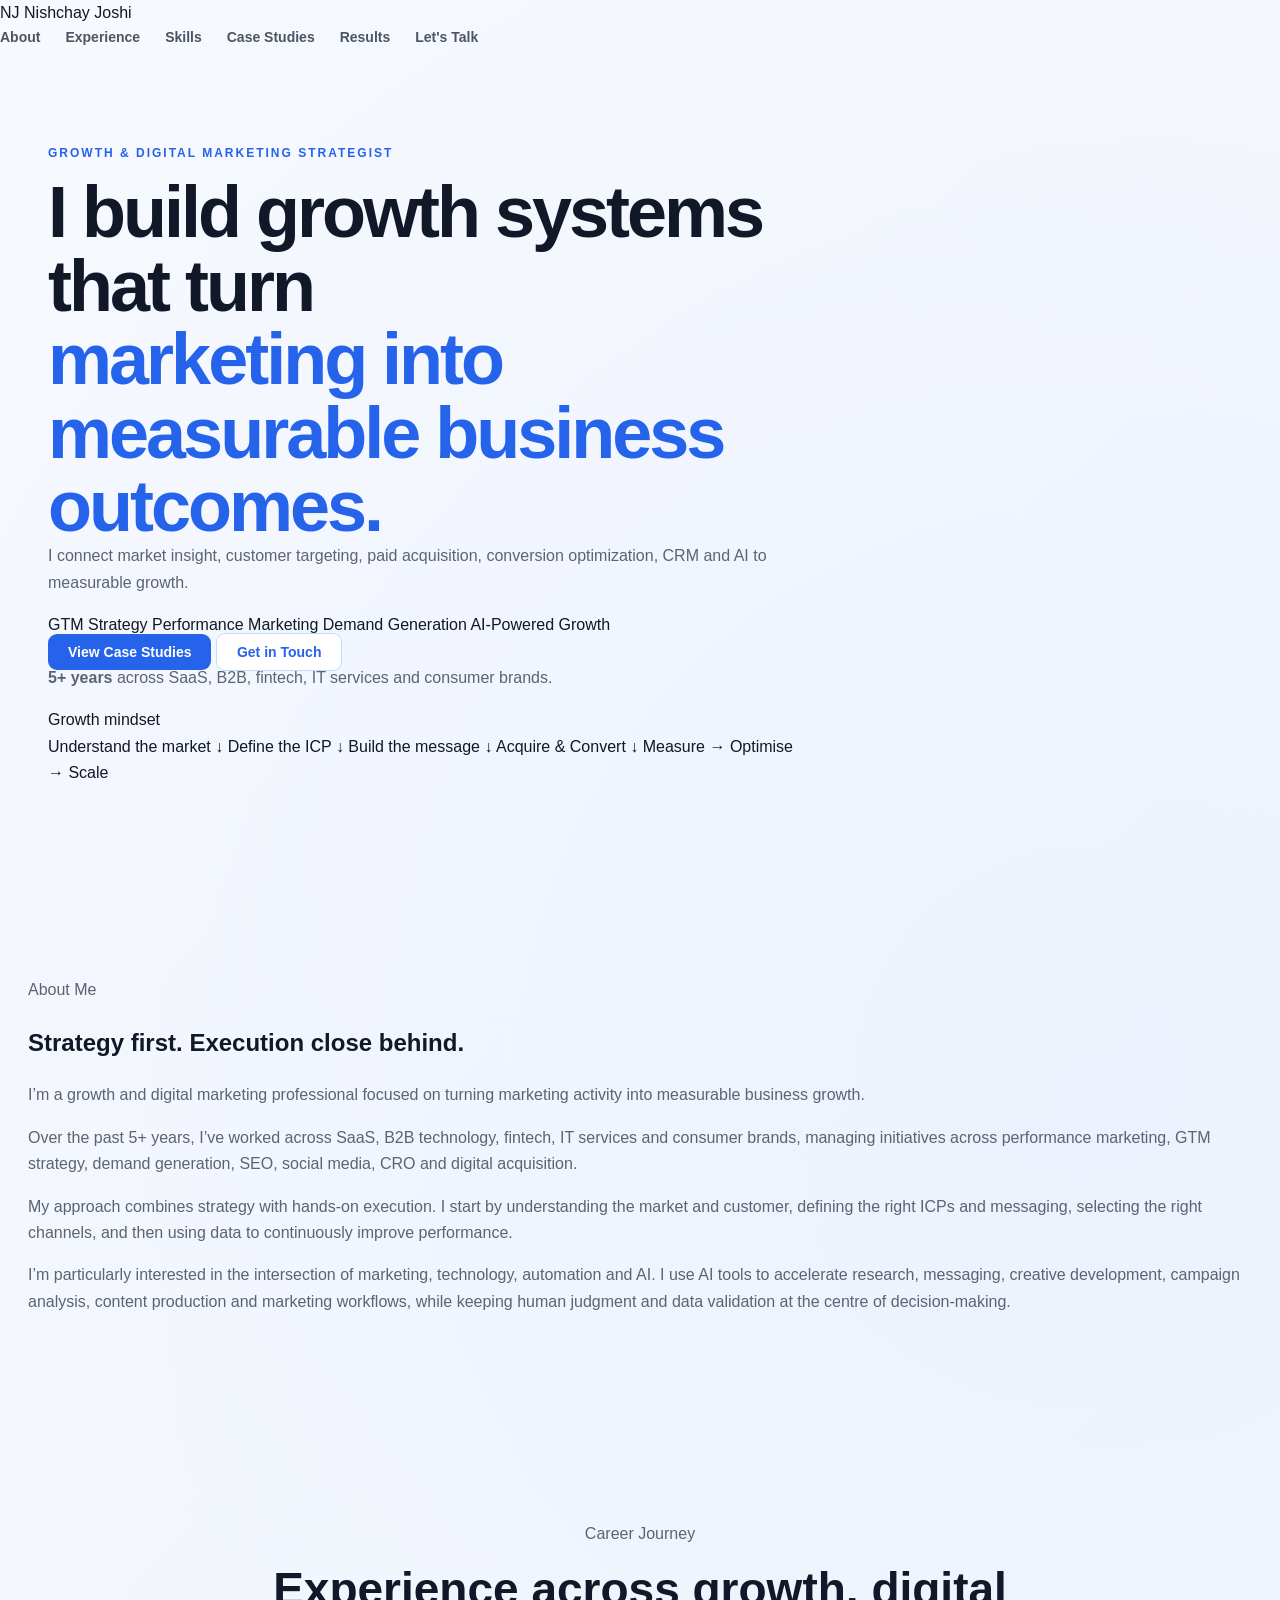
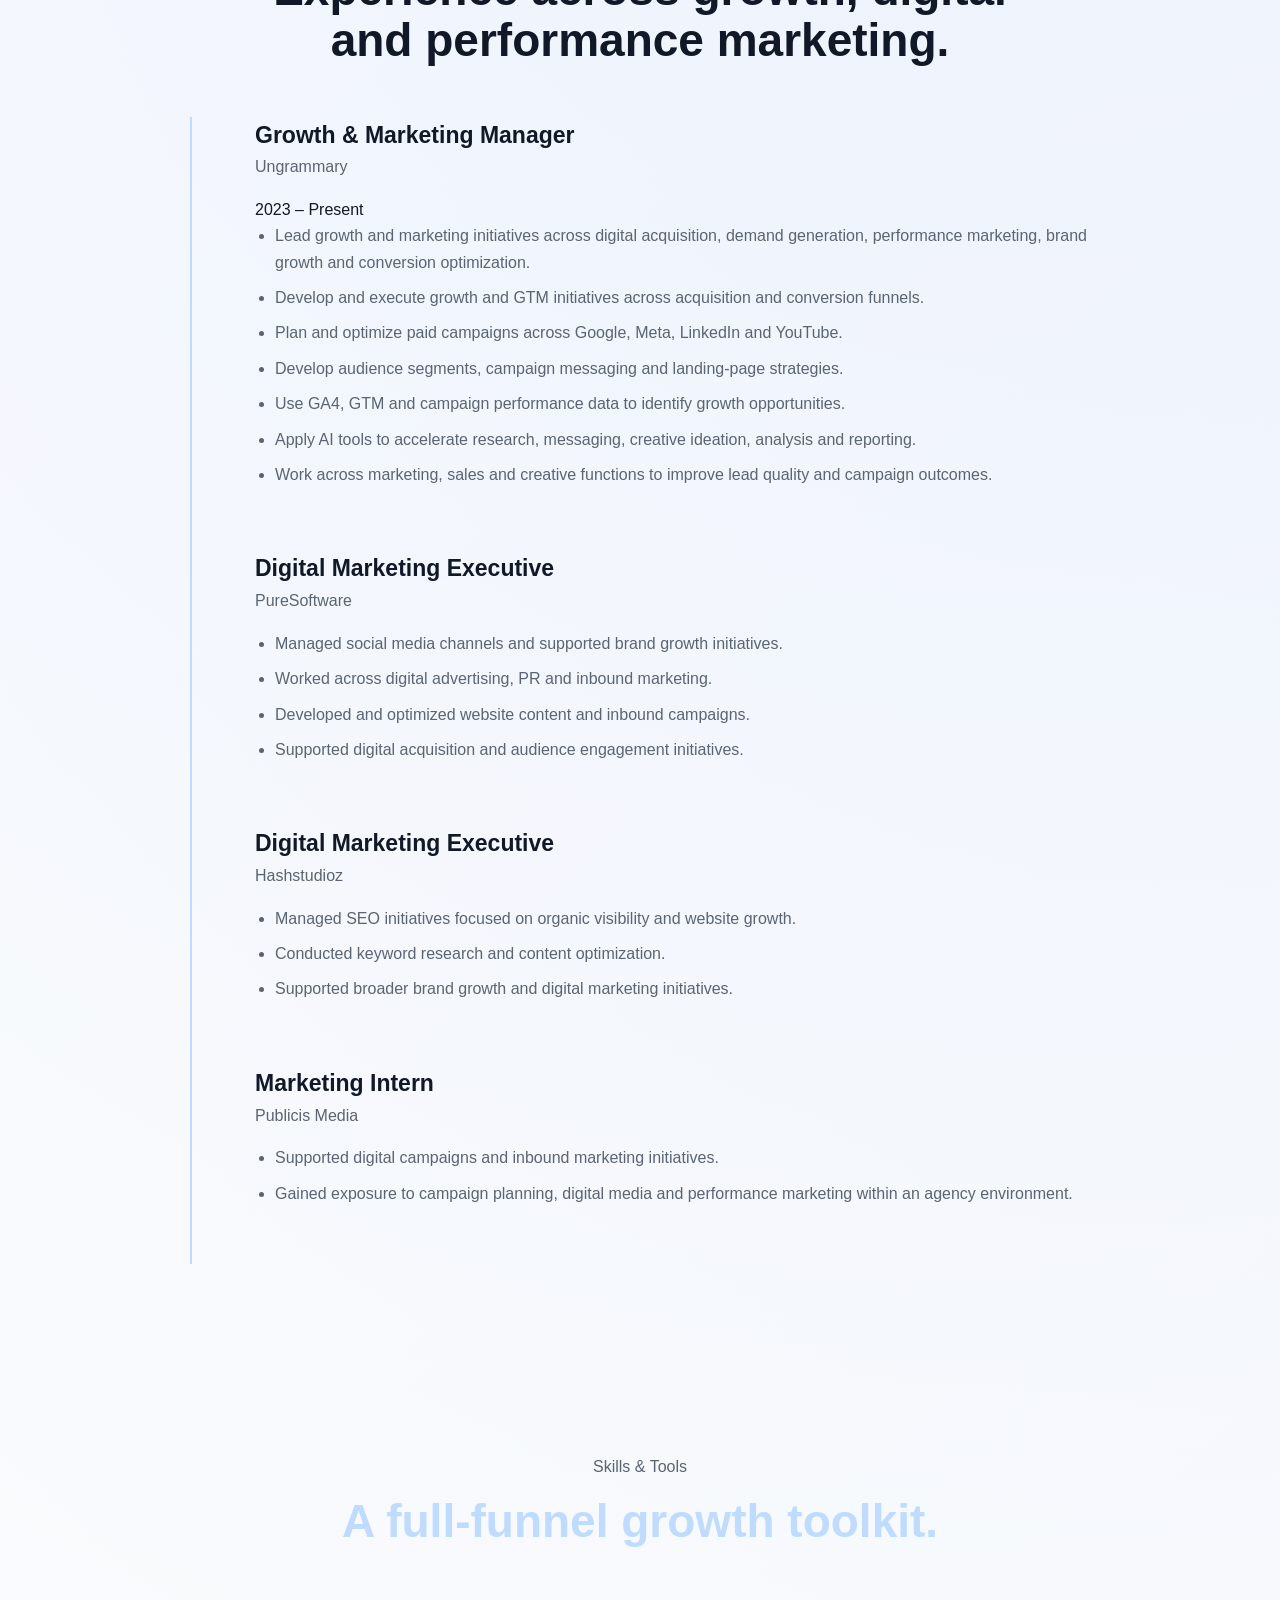
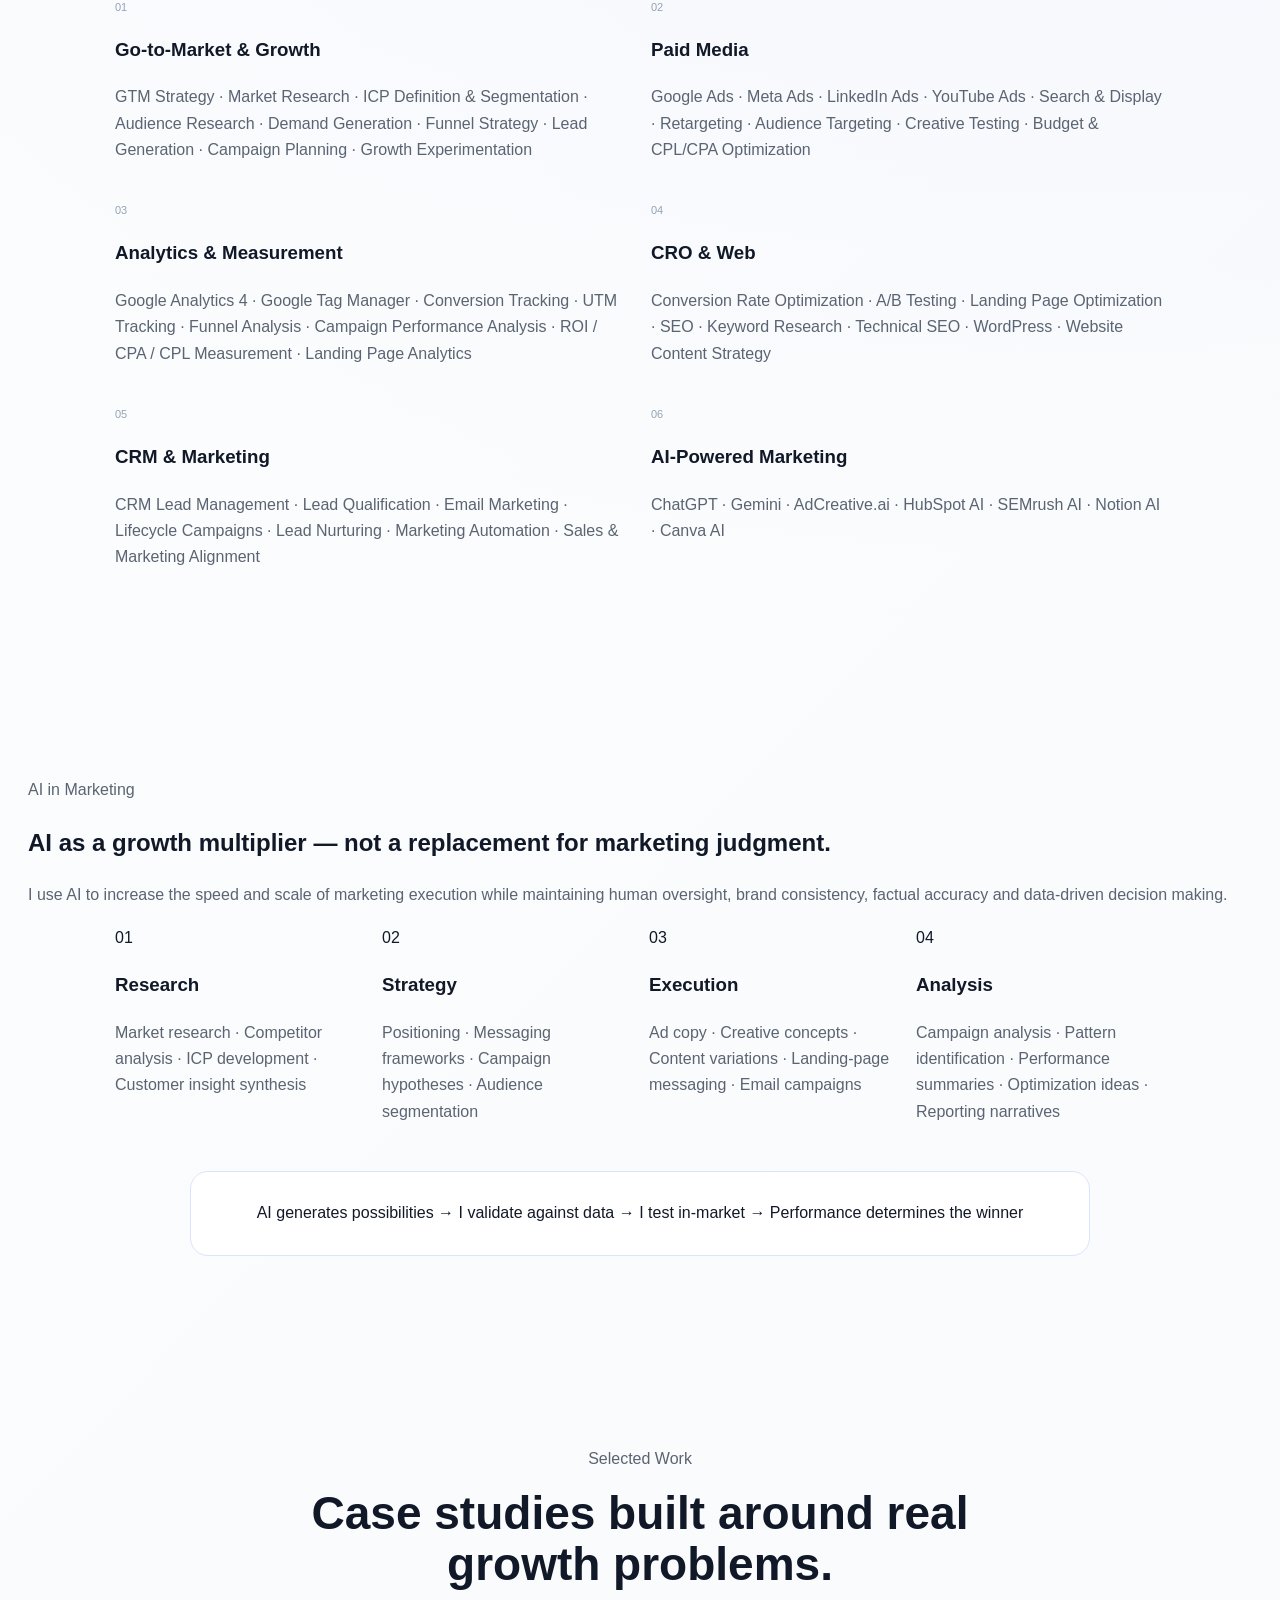
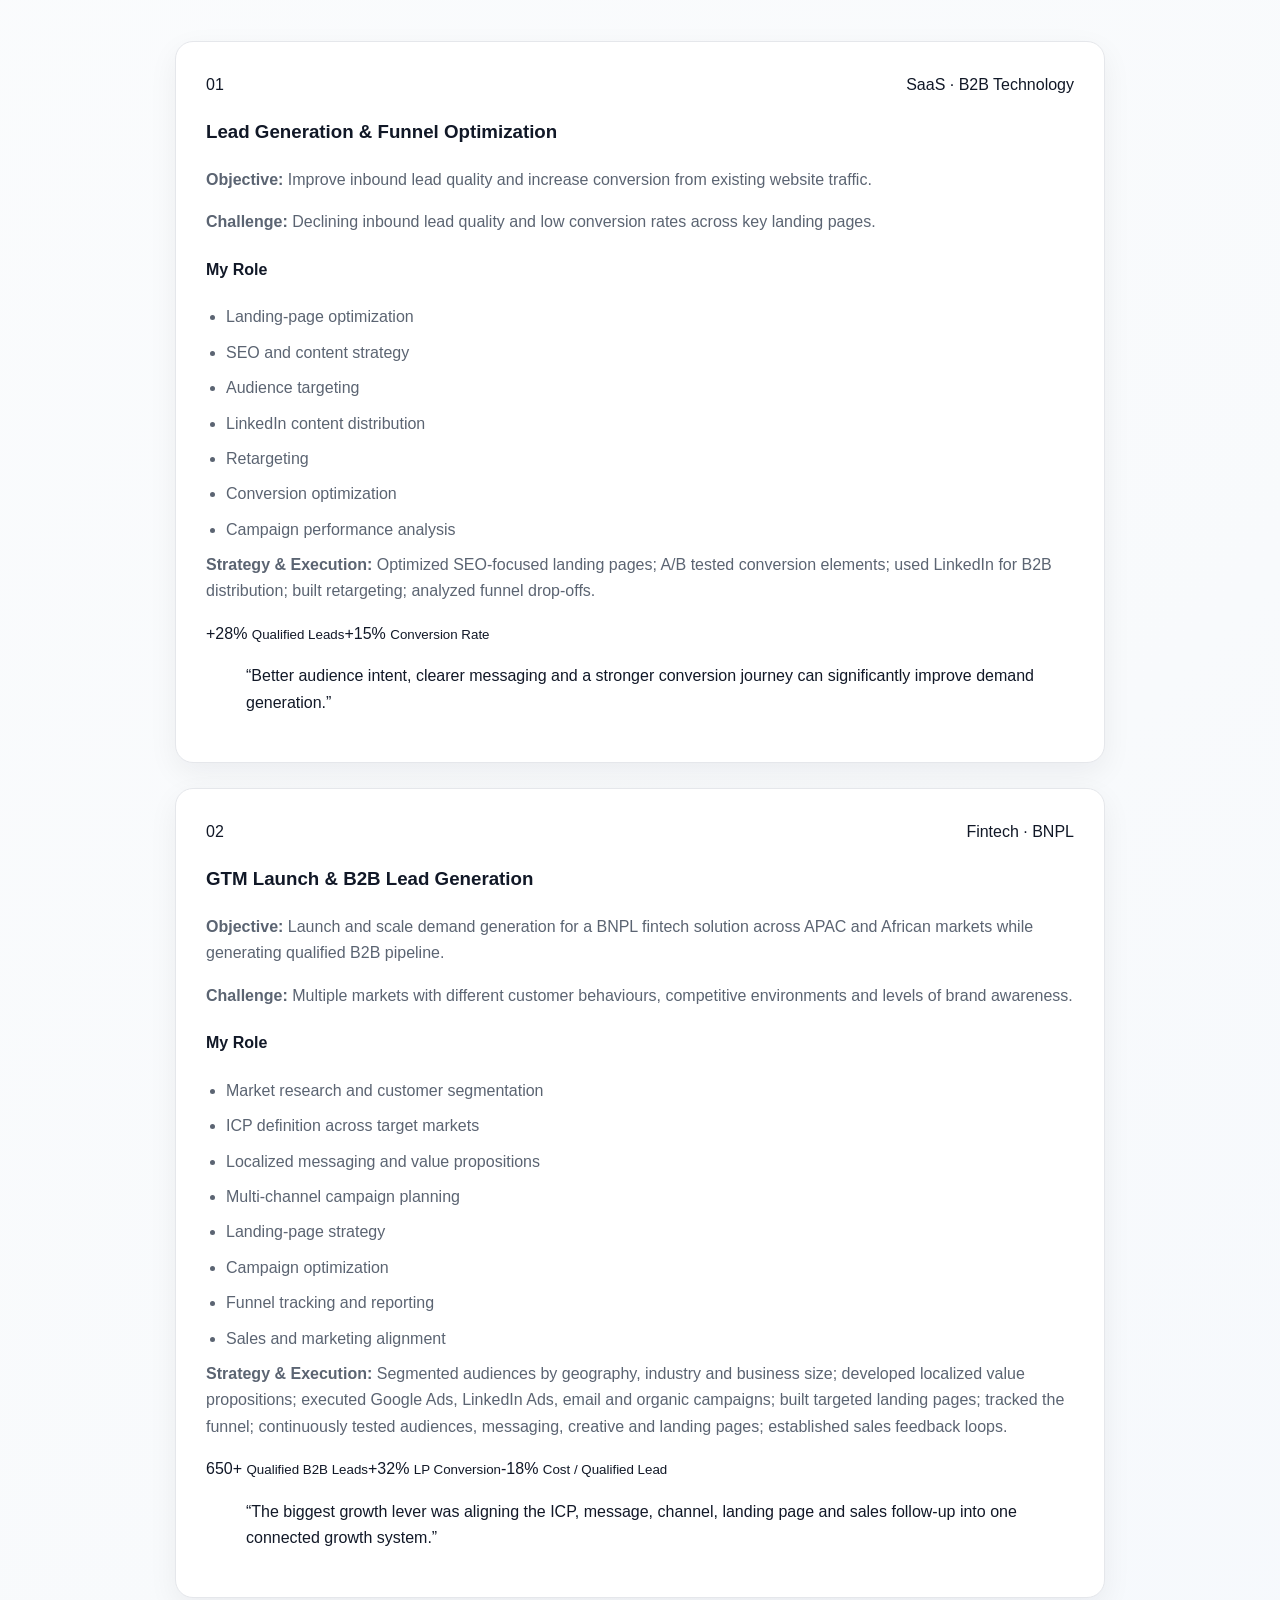
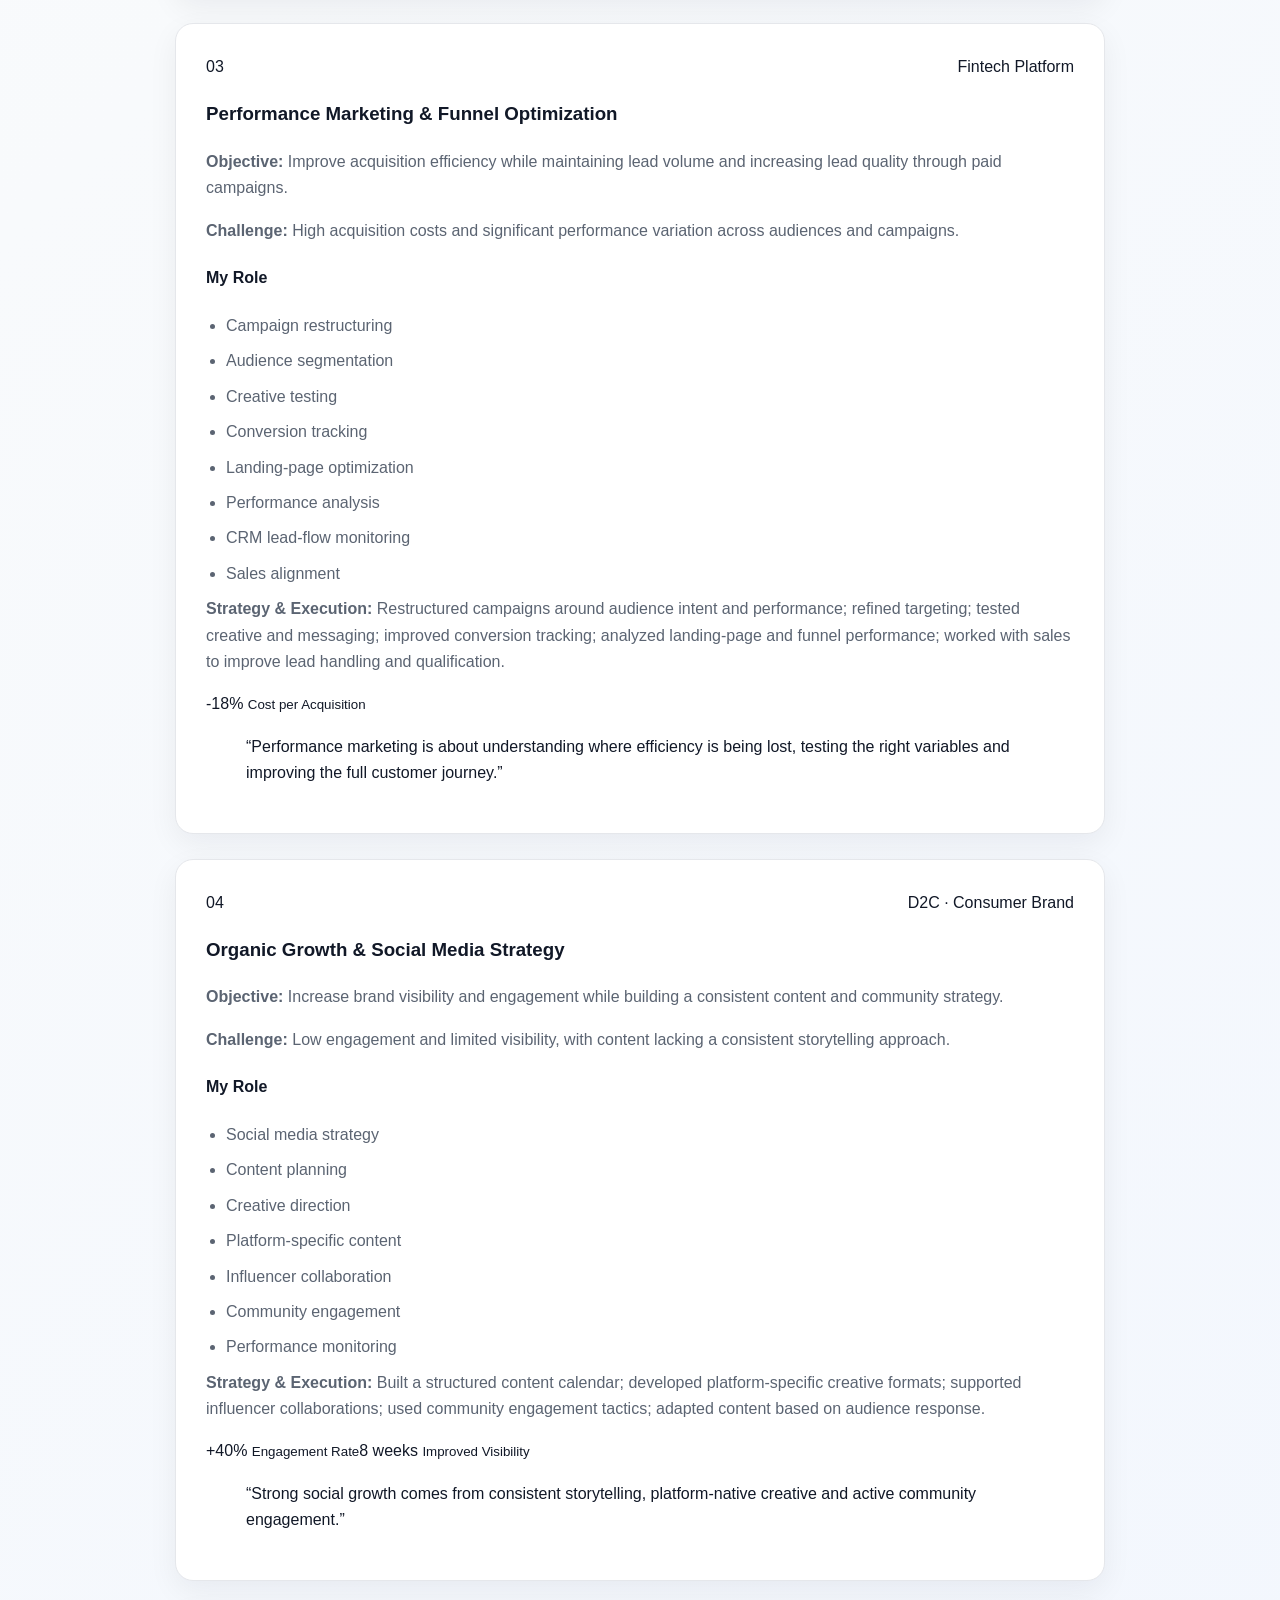
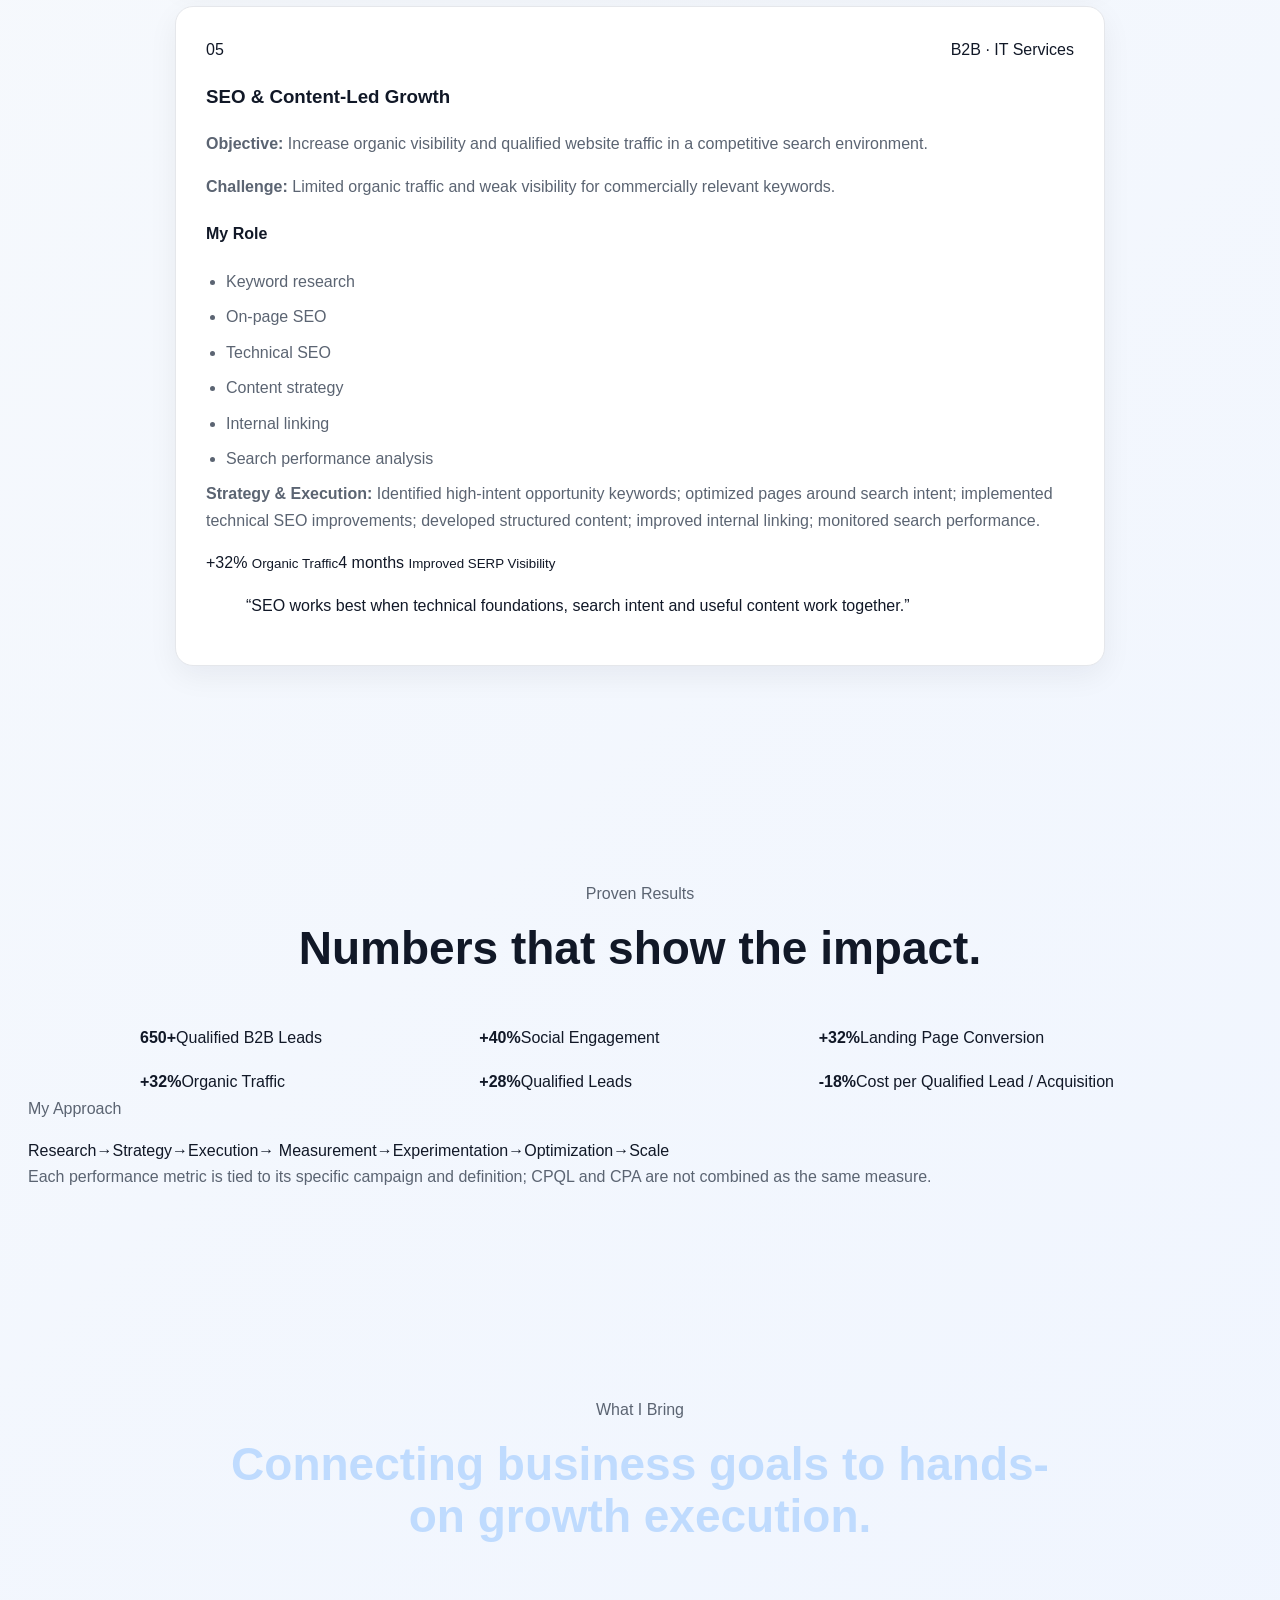
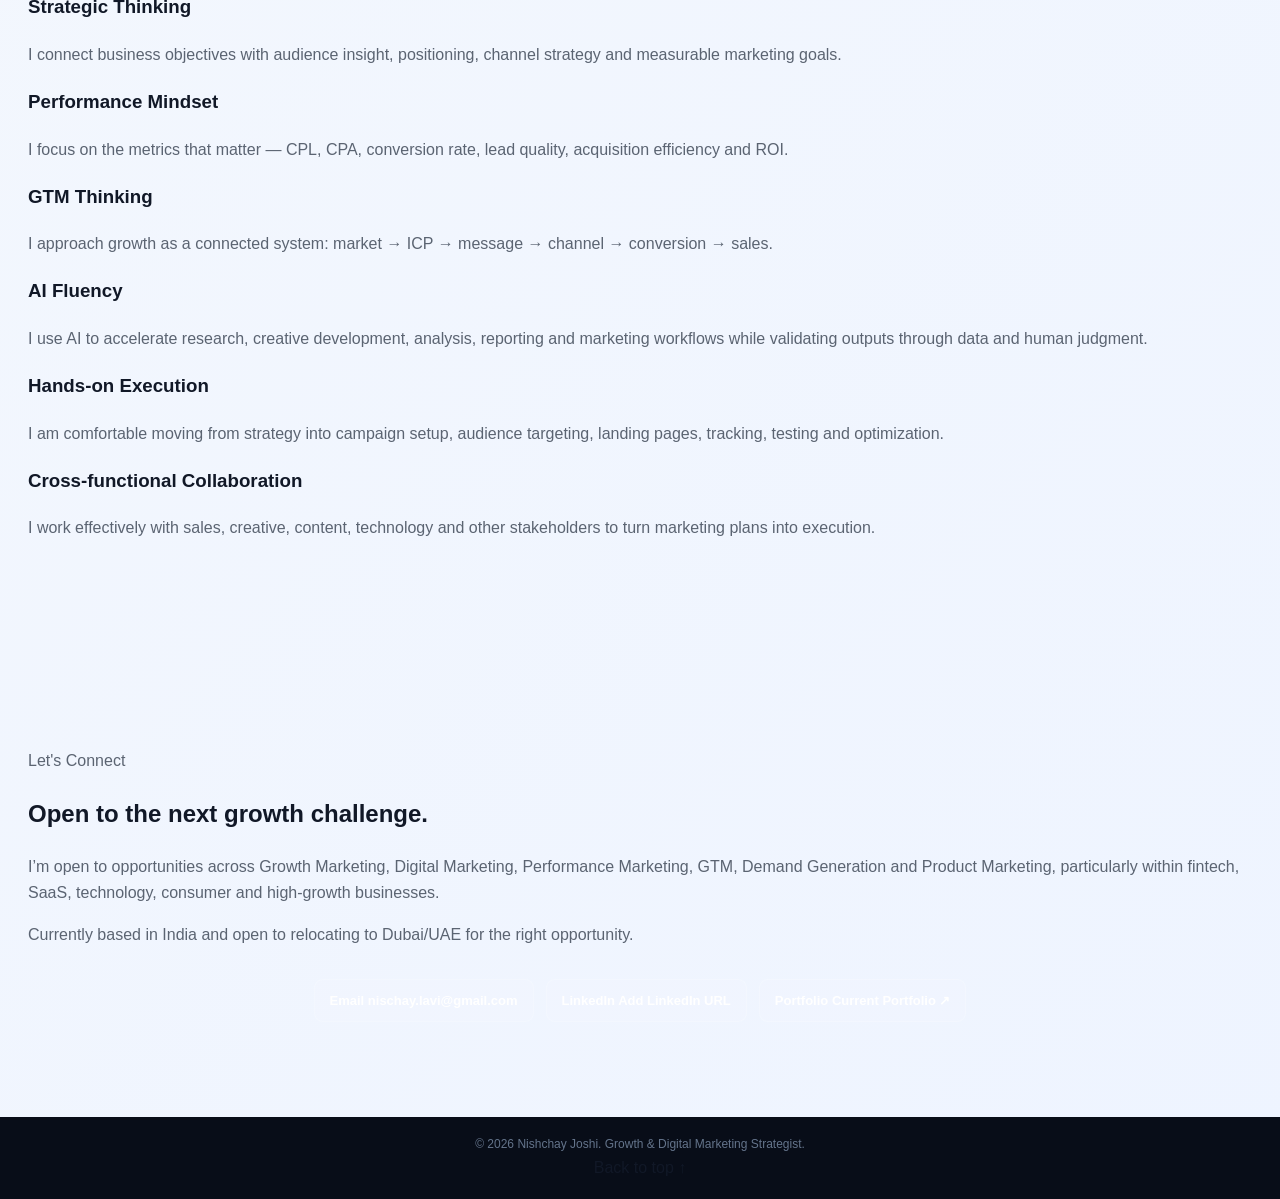
==== index(2).html @ eec08268 "Add files via upload" ====
<!DOCTYPE html>
<html lang="en">
<head>
  <meta charset="UTF-8">
  <meta name="viewport" content="width=device-width, initial-scale=1.0">
  <meta name="description" content="Nishchay Joshi — Growth & Digital Marketing Strategist specializing in GTM strategy, performance marketing, demand generation and AI-powered growth.">
  <meta name="author" content="Nishchay Joshi">
  <title>Nishchay Joshi | Growth & Digital Marketing Strategist</title>
  <link rel="stylesheet" href="style.css">
</head>

<body>
  <header class="site-header">
    <div class="container nav-wrap">
      <a class="brand" href="#home" aria-label="Nishchay Joshi home">
        <span class="brand-mark">NJ</span>
        <span>Nishchay Joshi</span>
      </a>

      <nav class="nav" aria-label="Primary navigation">
        <a href="#about">About</a>
        <a href="#experience">Experience</a>
        <a href="#skills">Skills</a>
        <a href="#case-studies">Case Studies</a>
        <a href="#results">Results</a>
        <a href="#contact" class="nav-cta">Let's Talk</a>
      </nav>
    </div>
  </header>

  <main id="home">
    <!-- HERO -->
    <section class="hero section">
      <div class="container hero-grid">
        <div class="hero-copy">
          <p class="eyebrow">Growth & Digital Marketing Strategist</p>
          <h1>I build growth systems that turn <span>marketing into measurable business outcomes.</span></h1>
          <p class="hero-lead">
            I connect market insight, customer targeting, paid acquisition, conversion optimization,
            CRM and AI to measurable growth.
          </p>

          <div class="tag-list">
            <span>GTM Strategy</span>
            <span>Performance Marketing</span>
            <span>Demand Generation</span>
            <span>AI-Powered Growth</span>
          </div>

          <div class="hero-actions">
            <a href="#case-studies" class="btn btn-primary">View Case Studies</a>
            <a href="#contact" class="btn btn-secondary">Get in Touch</a>
          </div>

          <p class="experience-note"><strong>5+ years</strong> across SaaS, B2B, fintech, IT services and consumer brands.</p>
        </div>

        <aside class="hero-card">
          <div class="hero-card-top">
            <span class="status-dot"></span>
            <span>Growth mindset</span>
          </div>
          <div class="growth-flow">
            <span>Understand the market</span>
            <i>↓</i>
            <span>Define the ICP</span>
            <i>↓</i>
            <span>Build the message</span>
            <i>↓</i>
            <span>Acquire & Convert</span>
            <i>↓</i>
            <span>Measure → Optimise → Scale</span>
          </div>
        </aside>
      </div>
    </section>

    <!-- ABOUT -->
    <section id="about" class="section section-muted">
      <div class="container two-col">
        <div>
          <p class="section-kicker">About Me</p>
          <h2>Strategy first. Execution close behind.</h2>
        </div>
        <div class="prose">
          <p>
            I’m a growth and digital marketing professional focused on turning marketing activity into measurable business growth.
          </p>
          <p>
            Over the past 5+ years, I’ve worked across SaaS, B2B technology, fintech, IT services and consumer brands,
            managing initiatives across performance marketing, GTM strategy, demand generation, SEO, social media,
            CRO and digital acquisition.
          </p>
          <p>
            My approach combines strategy with hands-on execution. I start by understanding the market and customer,
            defining the right ICPs and messaging, selecting the right channels, and then using data to continuously improve performance.
          </p>
          <p>
            I’m particularly interested in the intersection of marketing, technology, automation and AI. I use AI tools
            to accelerate research, messaging, creative development, campaign analysis, content production and marketing workflows,
            while keeping human judgment and data validation at the centre of decision-making.
          </p>
        </div>
      </div>
    </section>

    <!-- EXPERIENCE -->
    <section id="experience" class="section">
      <div class="container">
        <div class="section-heading">
          <p class="section-kicker">Career Journey</p>
          <h2>Experience across growth, digital and performance marketing.</h2>
        </div>

        <div class="timeline">
          <article class="timeline-item featured">
            <div class="timeline-marker"></div>
            <div class="timeline-content">
              <div class="role-head">
                <div>
                  <h3>Growth & Marketing Manager</h3>
                  <p class="company">Ungrammary</p>
                </div>
                <span class="date">2023 – Present</span>
              </div>
              <ul>
                <li>Lead growth and marketing initiatives across digital acquisition, demand generation, performance marketing, brand growth and conversion optimization.</li>
                <li>Develop and execute growth and GTM initiatives across acquisition and conversion funnels.</li>
                <li>Plan and optimize paid campaigns across Google, Meta, LinkedIn and YouTube.</li>
                <li>Develop audience segments, campaign messaging and landing-page strategies.</li>
                <li>Use GA4, GTM and campaign performance data to identify growth opportunities.</li>
                <li>Apply AI tools to accelerate research, messaging, creative ideation, analysis and reporting.</li>
                <li>Work across marketing, sales and creative functions to improve lead quality and campaign outcomes.</li>
              </ul>
            </div>
          </article>

          <article class="timeline-item">
            <div class="timeline-marker"></div>
            <div class="timeline-content">
              <div class="role-head">
                <div>
                  <h3>Digital Marketing Executive</h3>
                  <p class="company">PureSoftware</p>
                </div>
              </div>
              <ul>
                <li>Managed social media channels and supported brand growth initiatives.</li>
                <li>Worked across digital advertising, PR and inbound marketing.</li>
                <li>Developed and optimized website content and inbound campaigns.</li>
                <li>Supported digital acquisition and audience engagement initiatives.</li>
              </ul>
            </div>
          </article>

          <article class="timeline-item">
            <div class="timeline-marker"></div>
            <div class="timeline-content">
              <div class="role-head">
                <div>
                  <h3>Digital Marketing Executive</h3>
                  <p class="company">Hashstudioz</p>
                </div>
              </div>
              <ul>
                <li>Managed SEO initiatives focused on organic visibility and website growth.</li>
                <li>Conducted keyword research and content optimization.</li>
                <li>Supported broader brand growth and digital marketing initiatives.</li>
              </ul>
            </div>
          </article>

          <article class="timeline-item">
            <div class="timeline-marker"></div>
            <div class="timeline-content">
              <div class="role-head">
                <div>
                  <h3>Marketing Intern</h3>
                  <p class="company">Publicis Media</p>
                </div>
              </div>
              <ul>
                <li>Supported digital campaigns and inbound marketing initiatives.</li>
                <li>Gained exposure to campaign planning, digital media and performance marketing within an agency environment.</li>
              </ul>
            </div>
          </article>
        </div>
      </div>
    </section>

    <!-- SKILLS -->
    <section id="skills" class="section section-dark">
      <div class="container">
        <div class="section-heading light">
          <p class="section-kicker">Skills & Tools</p>
          <h2>A full-funnel growth toolkit.</h2>
        </div>

        <div class="skills-grid">
          <article class="skill-card">
            <span class="skill-number">01</span>
            <h3>Go-to-Market & Growth</h3>
            <p>GTM Strategy · Market Research · ICP Definition & Segmentation · Audience Research · Demand Generation · Funnel Strategy · Lead Generation · Campaign Planning · Growth Experimentation</p>
          </article>

          <article class="skill-card">
            <span class="skill-number">02</span>
            <h3>Paid Media</h3>
            <p>Google Ads · Meta Ads · LinkedIn Ads · YouTube Ads · Search & Display · Retargeting · Audience Targeting · Creative Testing · Budget & CPL/CPA Optimization</p>
          </article>

          <article class="skill-card">
            <span class="skill-number">03</span>
            <h3>Analytics & Measurement</h3>
            <p>Google Analytics 4 · Google Tag Manager · Conversion Tracking · UTM Tracking · Funnel Analysis · Campaign Performance Analysis · ROI / CPA / CPL Measurement · Landing Page Analytics</p>
          </article>

          <article class="skill-card">
            <span class="skill-number">04</span>
            <h3>CRO & Web</h3>
            <p>Conversion Rate Optimization · A/B Testing · Landing Page Optimization · SEO · Keyword Research · Technical SEO · WordPress · Website Content Strategy</p>
          </article>

          <article class="skill-card">
            <span class="skill-number">05</span>
            <h3>CRM & Marketing</h3>
            <p>CRM Lead Management · Lead Qualification · Email Marketing · Lifecycle Campaigns · Lead Nurturing · Marketing Automation · Sales & Marketing Alignment</p>
          </article>

          <article class="skill-card">
            <span class="skill-number">06</span>
            <h3>AI-Powered Marketing</h3>
            <p>ChatGPT · Gemini · AdCreative.ai · HubSpot AI · SEMrush AI · Notion AI · Canva AI</p>
          </article>
        </div>
      </div>
    </section>

    <!-- AI -->
    <section class="section">
      <div class="container">
        <div class="ai-intro">
          <div>
            <p class="section-kicker">AI in Marketing</p>
            <h2>AI as a growth multiplier — not a replacement for marketing judgment.</h2>
          </div>
          <p class="ai-copy">
            I use AI to increase the speed and scale of marketing execution while maintaining human oversight,
            brand consistency, factual accuracy and data-driven decision making.
          </p>
        </div>

        <div class="ai-grid">
          <div class="ai-step"><span>01</span><h3>Research</h3><p>Market research · Competitor analysis · ICP development · Customer insight synthesis</p></div>
          <div class="ai-step"><span>02</span><h3>Strategy</h3><p>Positioning · Messaging frameworks · Campaign hypotheses · Audience segmentation</p></div>
          <div class="ai-step"><span>03</span><h3>Execution</h3><p>Ad copy · Creative concepts · Content variations · Landing-page messaging · Email campaigns</p></div>
          <div class="ai-step"><span>04</span><h3>Analysis</h3><p>Campaign analysis · Pattern identification · Performance summaries · Optimization ideas · Reporting narratives</p></div>
        </div>

        <div class="ai-workflow">
          <span>AI generates possibilities</span>
          <b>→</b>
          <span>I validate against data</span>
          <b>→</b>
          <span>I test in-market</span>
          <b>→</b>
          <span>Performance determines the winner</span>
        </div>
      </div>
    </section>

    <!-- CASE STUDIES -->
    <section id="case-studies" class="section section-muted">
      <div class="container">
        <div class="section-heading">
          <p class="section-kicker">Selected Work</p>
          <h2>Case studies built around real growth problems.</h2>
        </div>

        <div class="case-grid">
          <article class="case-card">
            <div class="case-top"><span>01</span><span>SaaS · B2B Technology</span></div>
            <h3>Lead Generation & Funnel Optimization</h3>
            <p><strong>Objective:</strong> Improve inbound lead quality and increase conversion from existing website traffic.</p>
            <p><strong>Challenge:</strong> Declining inbound lead quality and low conversion rates across key landing pages.</p>
            <h4>My Role</h4>
            <ul>
              <li>Landing-page optimization</li><li>SEO and content strategy</li><li>Audience targeting</li>
              <li>LinkedIn content distribution</li><li>Retargeting</li><li>Conversion optimization</li>
              <li>Campaign performance analysis</li>
            </ul>
            <p><strong>Strategy & Execution:</strong> Optimized SEO-focused landing pages; A/B tested conversion elements; used LinkedIn for B2B distribution; built retargeting; analyzed funnel drop-offs.</p>
            <div class="metrics"><span>+28% <small>Qualified Leads</small></span><span>+15% <small>Conversion Rate</small></span></div>
            <blockquote>“Better audience intent, clearer messaging and a stronger conversion journey can significantly improve demand generation.”</blockquote>
          </article>

          <article class="case-card">
            <div class="case-top"><span>02</span><span>Fintech · BNPL</span></div>
            <h3>GTM Launch & B2B Lead Generation</h3>
            <p><strong>Objective:</strong> Launch and scale demand generation for a BNPL fintech solution across APAC and African markets while generating qualified B2B pipeline.</p>
            <p><strong>Challenge:</strong> Multiple markets with different customer behaviours, competitive environments and levels of brand awareness.</p>
            <h4>My Role</h4>
            <ul>
              <li>Market research and customer segmentation</li><li>ICP definition across target markets</li>
              <li>Localized messaging and value propositions</li><li>Multi-channel campaign planning</li>
              <li>Landing-page strategy</li><li>Campaign optimization</li>
              <li>Funnel tracking and reporting</li><li>Sales and marketing alignment</li>
            </ul>
            <p><strong>Strategy & Execution:</strong> Segmented audiences by geography, industry and business size; developed localized value propositions; executed Google Ads, LinkedIn Ads, email and organic campaigns; built targeted landing pages; tracked the funnel; continuously tested audiences, messaging, creative and landing pages; established sales feedback loops.</p>
            <div class="metrics"><span>650+ <small>Qualified B2B Leads</small></span><span>+32% <small>LP Conversion</small></span><span>-18% <small>Cost / Qualified Lead</small></span></div>
            <blockquote>“The biggest growth lever was aligning the ICP, message, channel, landing page and sales follow-up into one connected growth system.”</blockquote>
          </article>

          <article class="case-card">
            <div class="case-top"><span>03</span><span>Fintech Platform</span></div>
            <h3>Performance Marketing & Funnel Optimization</h3>
            <p><strong>Objective:</strong> Improve acquisition efficiency while maintaining lead volume and increasing lead quality through paid campaigns.</p>
            <p><strong>Challenge:</strong> High acquisition costs and significant performance variation across audiences and campaigns.</p>
            <h4>My Role</h4>
            <ul>
              <li>Campaign restructuring</li><li>Audience segmentation</li><li>Creative testing</li>
              <li>Conversion tracking</li><li>Landing-page optimization</li><li>Performance analysis</li>
              <li>CRM lead-flow monitoring</li><li>Sales alignment</li>
            </ul>
            <p><strong>Strategy & Execution:</strong> Restructured campaigns around audience intent and performance; refined targeting; tested creative and messaging; improved conversion tracking; analyzed landing-page and funnel performance; worked with sales to improve lead handling and qualification.</p>
            <div class="metrics"><span>-18% <small>Cost per Acquisition</small></span></div>
            <blockquote>“Performance marketing is about understanding where efficiency is being lost, testing the right variables and improving the full customer journey.”</blockquote>
          </article>

          <article class="case-card">
            <div class="case-top"><span>04</span><span>D2C · Consumer Brand</span></div>
            <h3>Organic Growth & Social Media Strategy</h3>
            <p><strong>Objective:</strong> Increase brand visibility and engagement while building a consistent content and community strategy.</p>
            <p><strong>Challenge:</strong> Low engagement and limited visibility, with content lacking a consistent storytelling approach.</p>
            <h4>My Role</h4>
            <ul>
              <li>Social media strategy</li><li>Content planning</li><li>Creative direction</li>
              <li>Platform-specific content</li><li>Influencer collaboration</li><li>Community engagement</li>
              <li>Performance monitoring</li>
            </ul>
            <p><strong>Strategy & Execution:</strong> Built a structured content calendar; developed platform-specific creative formats; supported influencer collaborations; used community engagement tactics; adapted content based on audience response.</p>
            <div class="metrics"><span>+40% <small>Engagement Rate</small></span><span>8 weeks <small>Improved Visibility</small></span></div>
            <blockquote>“Strong social growth comes from consistent storytelling, platform-native creative and active community engagement.”</blockquote>
          </article>

          <article class="case-card">
            <div class="case-top"><span>05</span><span>B2B · IT Services</span></div>
            <h3>SEO & Content-Led Growth</h3>
            <p><strong>Objective:</strong> Increase organic visibility and qualified website traffic in a competitive search environment.</p>
            <p><strong>Challenge:</strong> Limited organic traffic and weak visibility for commercially relevant keywords.</p>
            <h4>My Role</h4>
            <ul>
              <li>Keyword research</li><li>On-page SEO</li><li>Technical SEO</li>
              <li>Content strategy</li><li>Internal linking</li><li>Search performance analysis</li>
            </ul>
            <p><strong>Strategy & Execution:</strong> Identified high-intent opportunity keywords; optimized pages around search intent; implemented technical SEO improvements; developed structured content; improved internal linking; monitored search performance.</p>
            <div class="metrics"><span>+32% <small>Organic Traffic</small></span><span>4 months <small>Improved SERP Visibility</small></span></div>
            <blockquote>“SEO works best when technical foundations, search intent and useful content work together.”</blockquote>
          </article>
        </div>
      </div>
    </section>

    <!-- RESULTS -->
    <section id="results" class="section results-section">
      <div class="container">
        <div class="section-heading">
          <p class="section-kicker">Proven Results</p>
          <h2>Numbers that show the impact.</h2>
        </div>

        <div class="results-grid">
          <div class="result"><strong>650+</strong><span>Qualified B2B Leads</span></div>
          <div class="result"><strong>+40%</strong><span>Social Engagement</span></div>
          <div class="result"><strong>+32%</strong><span>Landing Page Conversion</span></div>
          <div class="result"><strong>+32%</strong><span>Organic Traffic</span></div>
          <div class="result"><strong>+28%</strong><span>Qualified Leads</span></div>
          <div class="result"><strong>-18%</strong><span>Cost per Qualified Lead / Acquisition</span></div>
        </div>

        <div class="approach">
          <p class="section-kicker">My Approach</p>
          <div class="approach-flow">
            <span>Research</span><b>→</b><span>Strategy</span><b>→</b><span>Execution</span><b>→</b>
            <span>Measurement</span><b>→</b><span>Experimentation</span><b>→</b><span>Optimization</span><b>→</b><span>Scale</span>
          </div>
          <p class="note">Each performance metric is tied to its specific campaign and definition; CPQL and CPA are not combined as the same measure.</p>
        </div>
      </div>
    </section>

    <!-- WHAT I BRING -->
    <section class="section section-dark">
      <div class="container">
        <div class="section-heading light">
          <p class="section-kicker">What I Bring</p>
          <h2>Connecting business goals to hands-on growth execution.</h2>
        </div>

        <div class="value-grid">
          <article><h3>Strategic Thinking</h3><p>I connect business objectives with audience insight, positioning, channel strategy and measurable marketing goals.</p></article>
          <article><h3>Performance Mindset</h3><p>I focus on the metrics that matter — CPL, CPA, conversion rate, lead quality, acquisition efficiency and ROI.</p></article>
          <article><h3>GTM Thinking</h3><p>I approach growth as a connected system: market → ICP → message → channel → conversion → sales.</p></article>
          <article><h3>AI Fluency</h3><p>I use AI to accelerate research, creative development, analysis, reporting and marketing workflows while validating outputs through data and human judgment.</p></article>
          <article><h3>Hands-on Execution</h3><p>I am comfortable moving from strategy into campaign setup, audience targeting, landing pages, tracking, testing and optimization.</p></article>
          <article><h3>Cross-functional Collaboration</h3><p>I work effectively with sales, creative, content, technology and other stakeholders to turn marketing plans into execution.</p></article>
        </div>
      </div>
    </section>

    <!-- CONTACT -->
    <section id="contact" class="section contact-section">
      <div class="container contact-box">
        <div>
          <p class="section-kicker">Let's Connect</p>
          <h2>Open to the next growth challenge.</h2>
          <p>
            I’m open to opportunities across Growth Marketing, Digital Marketing, Performance Marketing,
            GTM, Demand Generation and Product Marketing, particularly within fintech, SaaS, technology,
            consumer and high-growth businesses.
          </p>
          <p class="location-note">Currently based in India and open to relocating to Dubai/UAE for the right opportunity.</p>
        </div>

        <div class="contact-links">
          <a href="mailto:nischay.lavi@gmail.com" class="contact-link">
            <span>Email</span>
            <strong>nischay.lavi@gmail.com</strong>
          </a>
          <a href="#" class="contact-link" aria-label="LinkedIn profile">
            <span>LinkedIn</span>
            <strong>Add LinkedIn URL</strong>
          </a>
          <a href="https://nj7coder.github.io/Nishchay-Joshi--Portfolio/" target="_blank" rel="noopener" class="contact-link">
            <span>Portfolio</span>
            <strong>Current Portfolio ↗</strong>
          </a>
        </div>
      </div>
    </section>
  </main>

  <footer class="footer">
    <div class="container footer-inner">
      <p>© 2026 Nishchay Joshi. Growth & Digital Marketing Strategist.</p>
      <a href="#home">Back to top ↑</a>
    </div>
  </footer>
</body>
</html>
---- style.css ----
/* UPDATED PORTFOLIO CSS */
:root{--primary:#2563eb;--primary-dark:#1d4ed8;--text:#111827;--muted:#5b6472;--light:#f8fafc;--light-blue:#eef4ff;--border:#e5e7eb;--shadow:0 16px 40px rgba(15,23,42,.08);--radius:18px}
*{box-sizing:border-box;scroll-behavior:smooth}html{scroll-padding-top:80px}
body{margin:0;font-family:"Segoe UI",Inter,Arial,sans-serif;color:var(--text);background:radial-gradient(circle at 85% 10%,rgba(37,99,235,.08),transparent 28%),linear-gradient(135deg,#fff 0%,#f8fafc 55%,#eef4ff 100%);line-height:1.65}
a{color:inherit;text-decoration:none}p{margin:0 0 16px;color:var(--muted)}ul{margin:0;padding-left:20px}li{margin-bottom:9px;color:var(--muted)}
.top-bar{position:sticky;top:0;z-index:100;background:rgba(255,255,255,.88);border-bottom:1px solid rgba(229,231,235,.8);backdrop-filter:blur(14px)}
.nav-inner{max-width:1180px;margin:auto;min-height:68px;padding:0 28px;display:flex;align-items:center;justify-content:space-between}.logo{font-size:24px;font-weight:900}.logo span{color:var(--primary)}
nav{display:flex;gap:25px}nav a{font-size:14px;font-weight:600;color:#4b5563}nav a:hover{color:var(--primary)}
.hero{min-height:650px;max-width:1240px;margin:auto;padding:90px 40px 80px;display:grid;grid-template-columns:1.35fr .65fr;align-items:center;gap:70px;position:relative;overflow:hidden}.hero-bg{position:absolute;right:-180px;top:-160px;width:520px;height:520px;border-radius:50%;background:radial-gradient(circle,rgba(37,99,235,.2),transparent 68%)}.hero-content,.hero-image{position:relative;z-index:2}
.eyebrow{margin-bottom:12px;color:var(--primary);font-size:12px;font-weight:800;letter-spacing:2px;text-transform:uppercase}.light{color:#bfdbfe}
.hero h1{margin:0;font-size:clamp(42px,6vw,72px);line-height:1.02;letter-spacing:-3px}.hero h1 span{display:block;color:var(--primary)}.tagline{margin-top:24px;color:#334155;font-size:18px;font-weight:700}.hero-desc{max-width:720px;margin-top:20px;font-size:17px}
.hero-tags,.chips{display:flex;flex-wrap:wrap;gap:9px;margin-top:24px}.hero-tags span,.chips span,.skill-group>span:not(.skill-number){display:inline-flex;padding:7px 12px;border:1px solid #dbe4f3;background:#fff;border-radius:999px;color:#334155;font-size:12px;font-weight:600}
.hero-buttons{display:flex;gap:12px;margin-top:30px}.btn-primary,.btn-secondary{padding:10px 20px;border-radius:9px;font-size:14px;font-weight:700}.btn-primary{background:var(--primary);color:#fff}.btn-secondary{border:1px solid #bfdbfe;color:var(--primary);background:#fff}
.hero-stats{display:flex;gap:30px;margin-top:36px}.hero-stats div{display:flex;flex-direction:column}.hero-stats strong{font-size:27px}.hero-stats span{color:#64748b;font-size:12px}.hero-image{width:min(100%,340px);justify-self:end}.hero-image img{width:100%;height:410px;object-fit:cover;border-radius:24px;box-shadow:0 25px 60px rgba(15,23,42,.18);border:8px solid rgba(255,255,255,.75)}
.section{padding:95px 28px}.section-heading{max-width:820px;margin:0 auto 50px;text-align:center}.section-heading h2{margin:0 0 14px;font-size:clamp(30px,4vw,46px);line-height:1.12}.section-heading>p:not(.eyebrow){max-width:720px;margin-left:auto;margin-right:auto}
.about-content{max-width:820px;margin:auto}.framework{display:flex;flex-wrap:wrap;justify-content:center;gap:10px;margin-top:36px;padding:22px;border:1px solid var(--border);background:#fff;border-radius:var(--radius);box-shadow:var(--shadow)}.framework span{padding:6px 10px;background:var(--light-blue);border-radius:8px;color:#1e40af;font-size:12px;font-weight:700}.framework b{color:#94a3b8}
.career{background:#f8fafc}.timeline{max-width:900px;margin:auto;padding-left:35px;border-left:2px solid #bfdbfe}.timeline-item{position:relative;padding:0 0 48px 28px}.timeline-dot{position:absolute;width:14px;height:14px;left:-43px;top:4px;border-radius:50%;background:var(--primary);border:3px solid #eff6ff;box-shadow:0 0 0 2px #bfdbfe}.timeline-date{color:var(--primary);font-size:11px;font-weight:800;letter-spacing:1.5px}.timeline-content h3{margin:5px 0 0;font-size:23px}.timeline-content h4{margin:3px 0 15px;color:#64748b}
.skills-grid{max-width:1050px;margin:auto;display:grid;grid-template-columns:repeat(2,1fr);gap:22px}.skill-group{padding:28px;border:1px solid var(--border);background:#fff;border-radius:var(--radius);box-shadow:0 8px 25px rgba(15,23,42,.05)}.skill-number{display:block!important;margin-bottom:10px;padding:0!important;border:0!important;background:transparent!important;color:#94a3b8!important;font-size:11px!important}.skill-group h3{margin:0 0 18px;font-size:20px}.skill-group>span:not(.skill-number){margin:0 5px 8px 0}.ai-skill-group{background:linear-gradient(135deg,#fff,#f5f3ff);border-color:#ddd6fe}
.ai-section{background:linear-gradient(135deg,#f5f7ff,#eef2ff)}.ai-grid{max-width:1050px;margin:auto;display:grid;grid-template-columns:repeat(4,1fr);gap:18px}.ai-card{padding:26px;background:rgba(255,255,255,.8);border:1px solid #dbe4ff;border-radius:var(--radius)}.ai-card strong{color:var(--primary)}.ai-card h3{margin:8px 0}.ai-card p{font-size:14px}.ai-workflow{max-width:900px;margin:30px auto 0;padding:28px;background:#fff;border-radius:var(--radius);border:1px solid #dbe4ff;text-align:center}.workflow{display:flex;flex-wrap:wrap;justify-content:center;align-items:center;gap:10px}.workflow span{padding:7px 11px;background:#eef2ff;border-radius:8px;color:#3730a3;font-size:12px;font-weight:700}
.case-card{max-width:930px;margin:0 auto 25px;padding:30px;background:#fff;border:1px solid var(--border);border-radius:var(--radius);box-shadow:0 10px 30px rgba(15,23,42,.06)}.featured-case{border-color:#bfdbfe;background:linear-gradient(135deg,#fff,#f8fbff)}.case-top{display:flex;justify-content:space-between;gap:20px}.case-label{color:var(--primary);font-size:10px;font-weight:800;letter-spacing:1.2px}.case-top h3{margin:7px 0 2px;font-size:25px}.case-top h4{margin:0;color:#64748b}.case-index{color:#cbd5e1;font-size:30px;font-weight:900}.case-metrics{display:flex;flex-wrap:wrap;gap:12px;margin:28px 0}.case-metrics div{min-width:145px;padding:16px;background:var(--light-blue);border-radius:12px}.case-metrics strong{display:block;color:var(--primary);font-size:25px}.case-metrics span{color:#64748b;font-size:11px;font-weight:700}.case-body h4{margin:25px 0 6px}.case-body p{font-size:14px}.case-body blockquote{margin:28px 0 0;padding:18px 20px;border-left:3px solid var(--primary);background:#f8fafc;color:#475569;font-size:14px;font-style:italic}
.results{background:linear-gradient(135deg,#eef4ff,#f8fafc)}.results-grid{max-width:1000px;margin:auto;display:grid;grid-template-columns:repeat(3,1fr);gap:18px}.result-box{padding:30px 20px;background:#fff;border:1px solid var(--border);border-radius:var(--radius);text-align:center}.result-box strong{display:block;color:var(--primary);font-size:35px}.result-box span{color:#64748b;font-size:12px;font-weight:700}
.contact{padding:100px 28px;background:linear-gradient(135deg,#0f172a,#172554);text-align:center;color:#fff}.contact-inner{max-width:760px;margin:auto}.contact h2{margin:0 0 18px;font-size:clamp(32px,5vw,52px);line-height:1.1}.contact p{color:#cbd5e1}.relocation{color:#dbeafe!important}.contact-links{display:flex;flex-wrap:wrap;justify-content:center;gap:12px;margin-top:30px}.contact-links a{padding:10px 15px;border:1px solid rgba(255,255,255,.18);border-radius:9px;background:rgba(255,255,255,.07);color:#fff;font-size:13px;font-weight:700}
footer{padding:18px;background:#080d18;text-align:center}footer p{margin:0;color:#64748b;font-size:12px}
@media(max-width:900px){nav{gap:13px}nav a{font-size:12px}.hero{grid-template-columns:1fr;padding:70px 25px;text-align:center}.hero-image{justify-self:center;max-width:280px}.hero-tags,.hero-buttons,.hero-stats{justify-content:center}.hero-desc{margin:auto}.ai-grid{grid-template-columns:repeat(2,1fr)}}
@media(max-width:700px){.nav-inner{padding:0 18px}nav{display:none}.section{padding:70px 18px}.hero{padding:60px 18px}.hero h1{font-size:43px}.hero-image img{height:350px}.hero-stats{gap:20px}.framework{gap:7px}.framework b{display:none}.skills-grid,.ai-grid,.results-grid{grid-template-columns:1fr}.timeline{padding-left:25px}.timeline-item{padding-left:20px}.timeline-dot{left:-34px}.case-card{padding:22px}.case-top h3{font-size:21px}.case-metrics{display:grid;grid-template-columns:1fr}.case-metrics div{min-width:0}.contact{padding:75px 18px}}
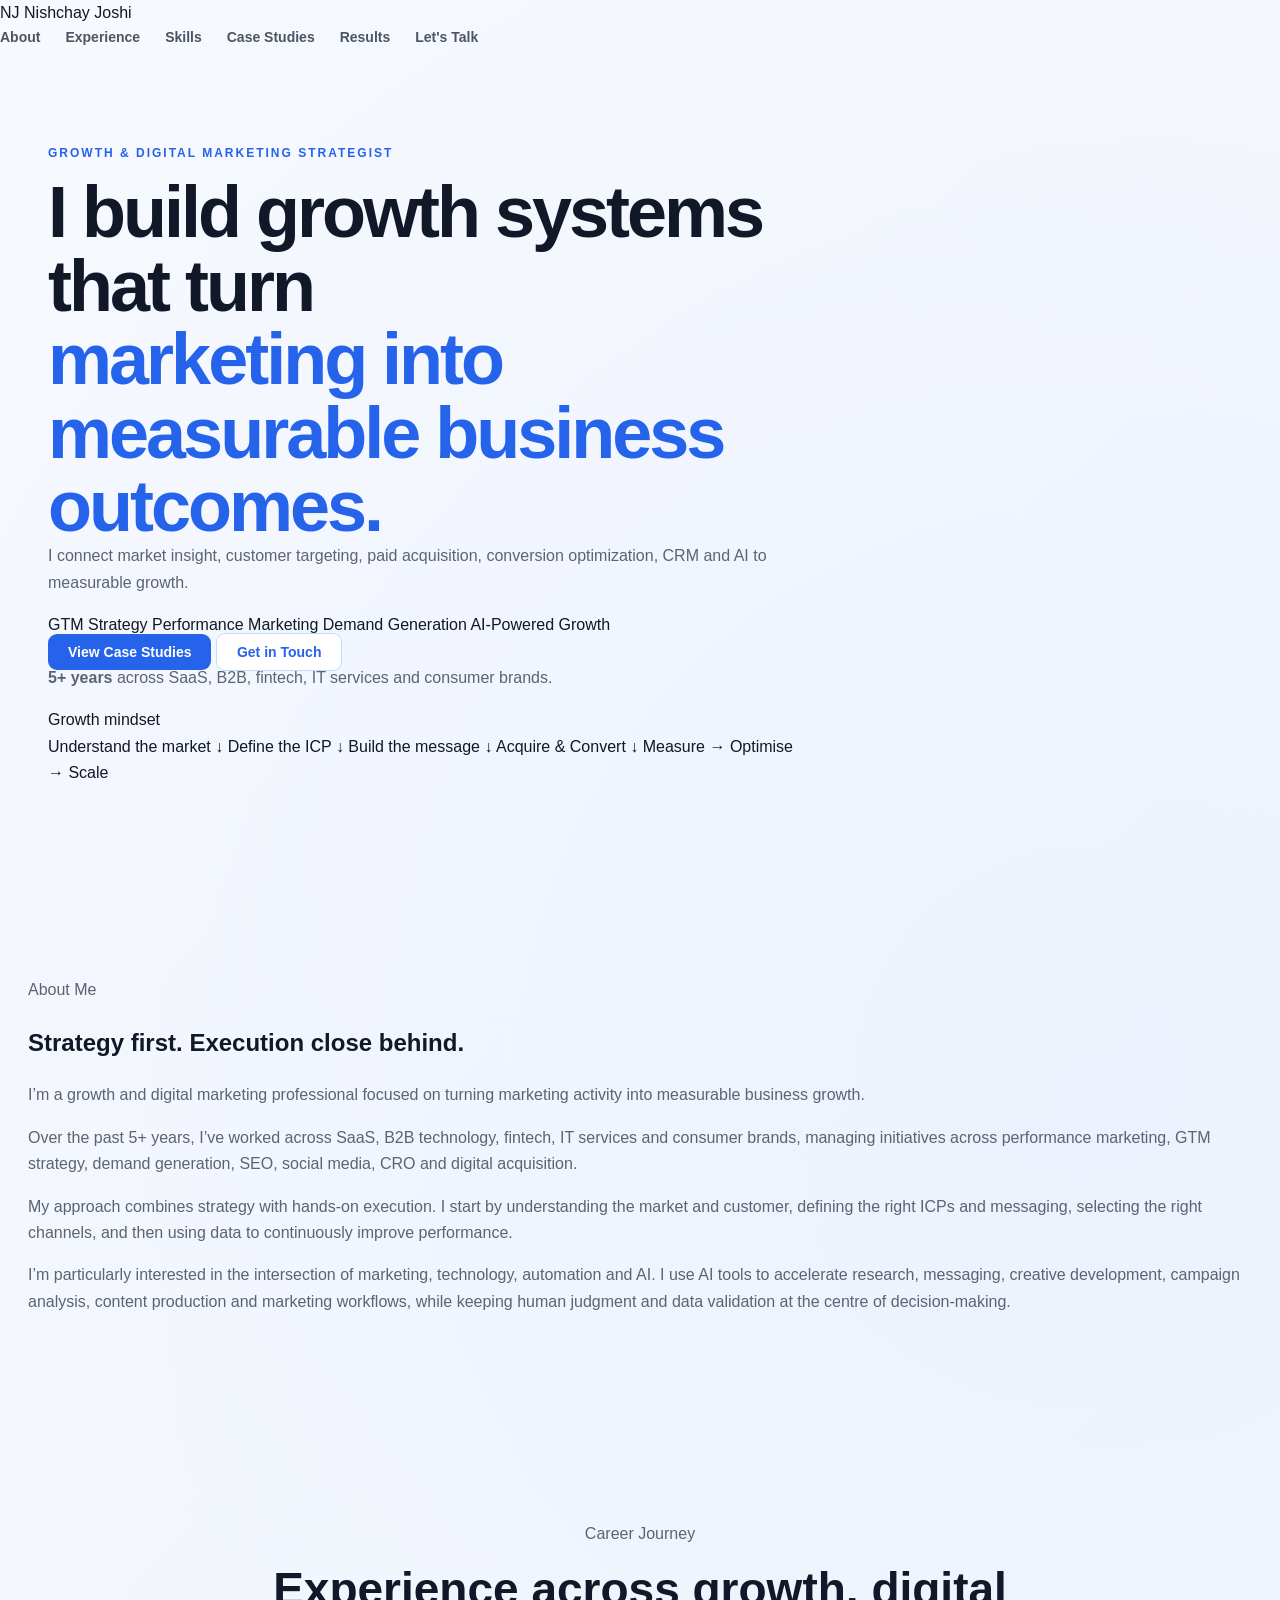
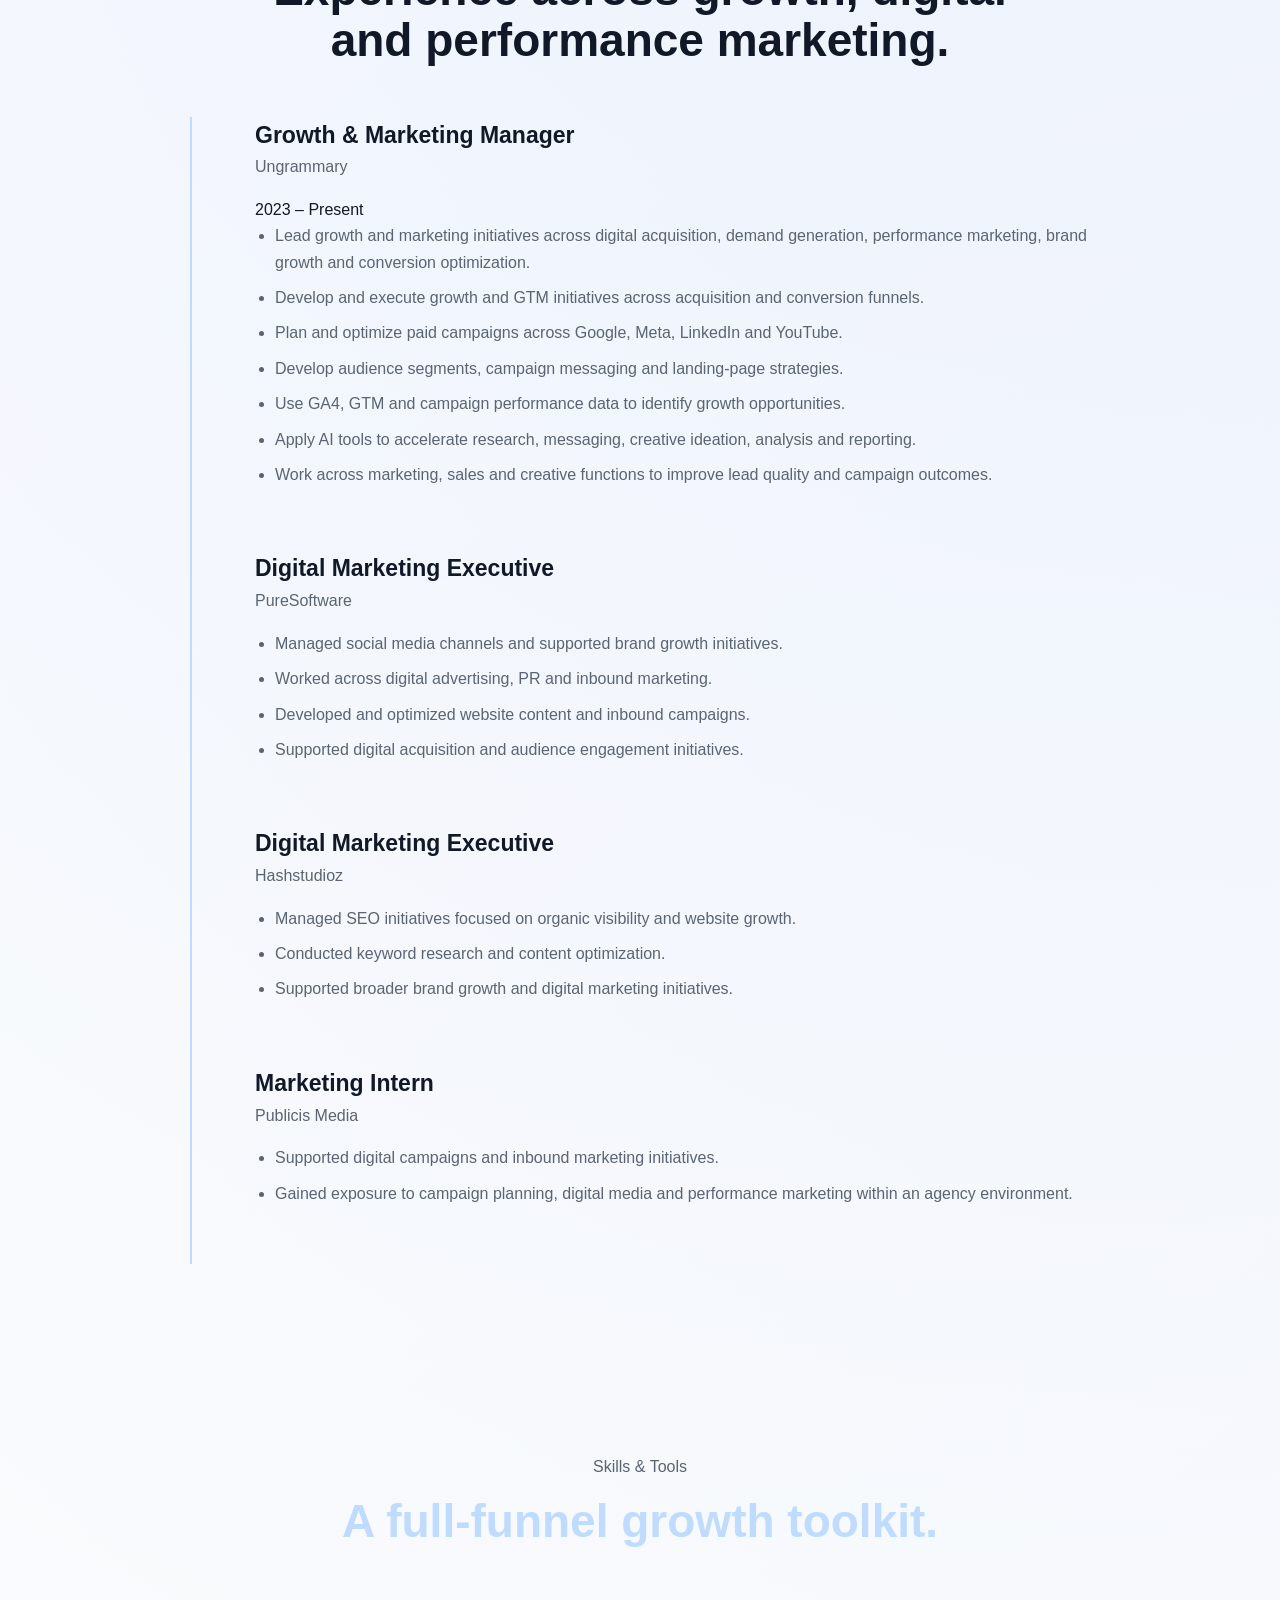
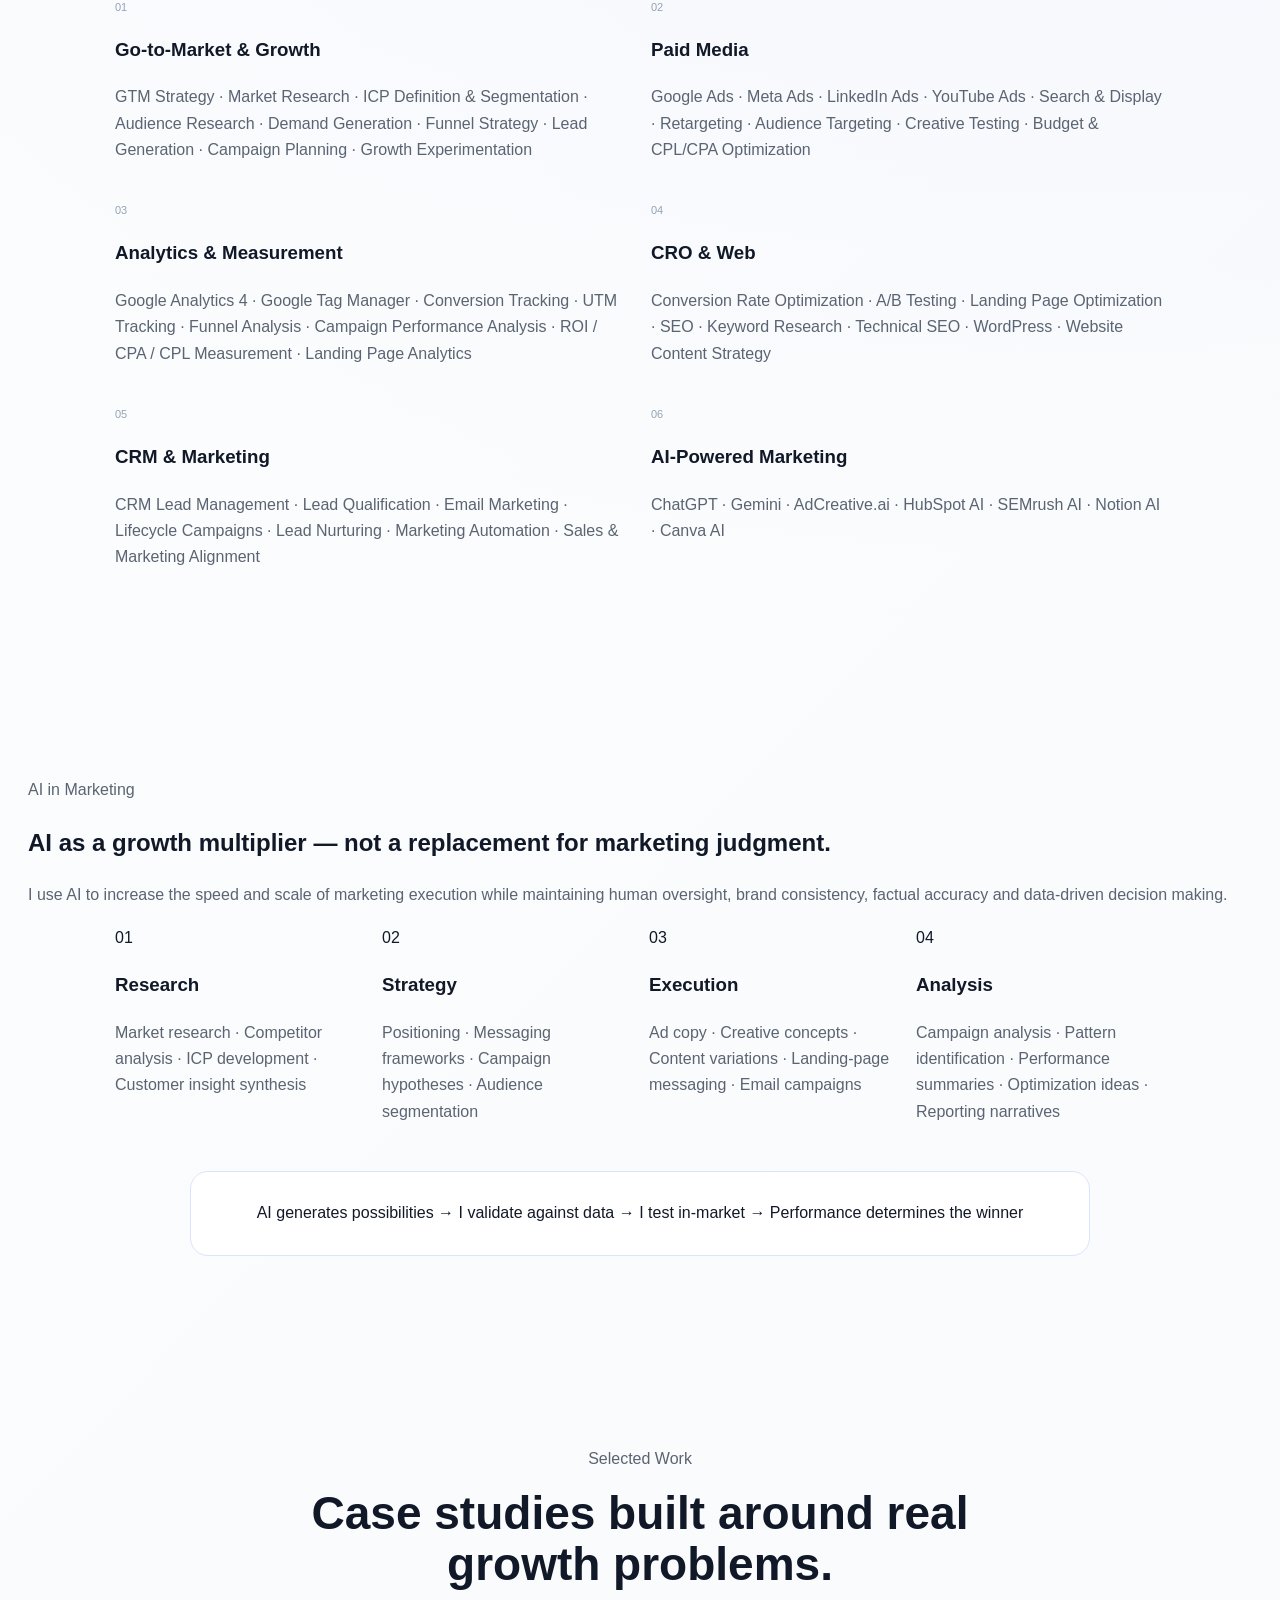
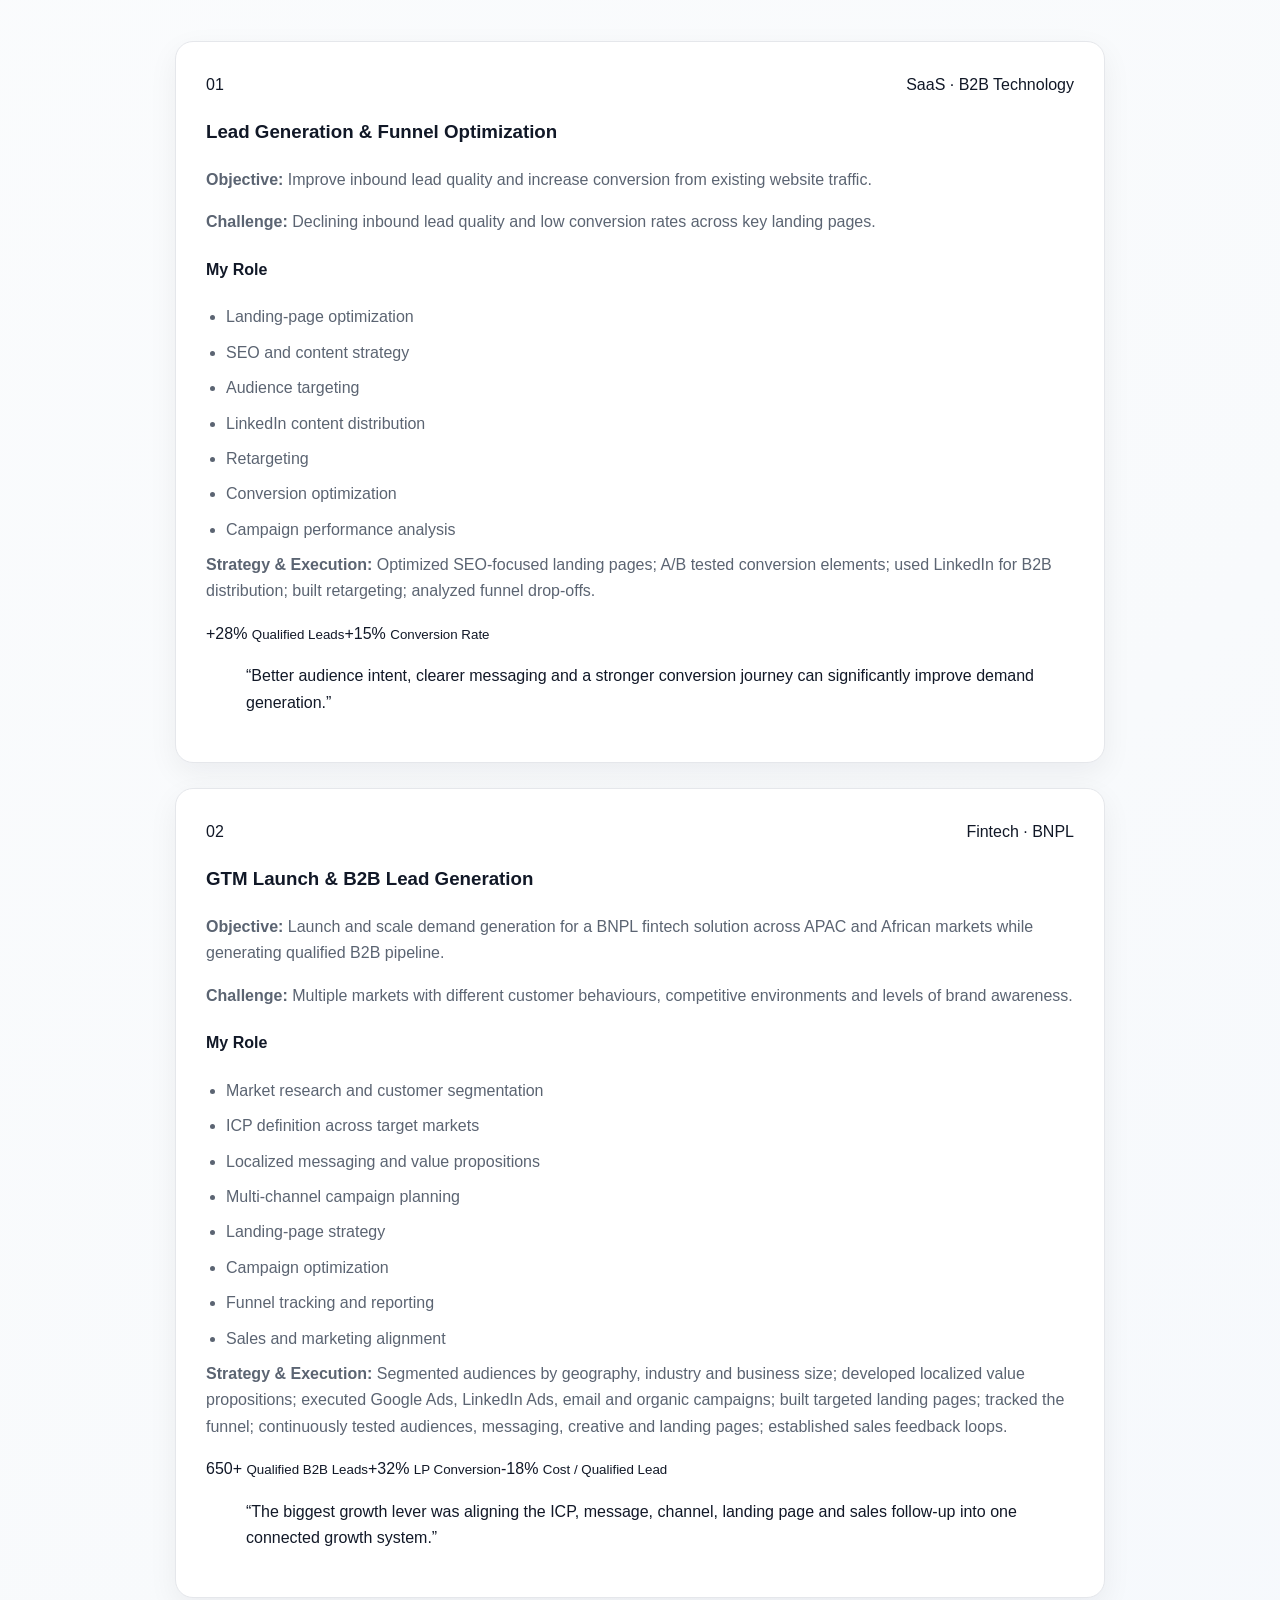
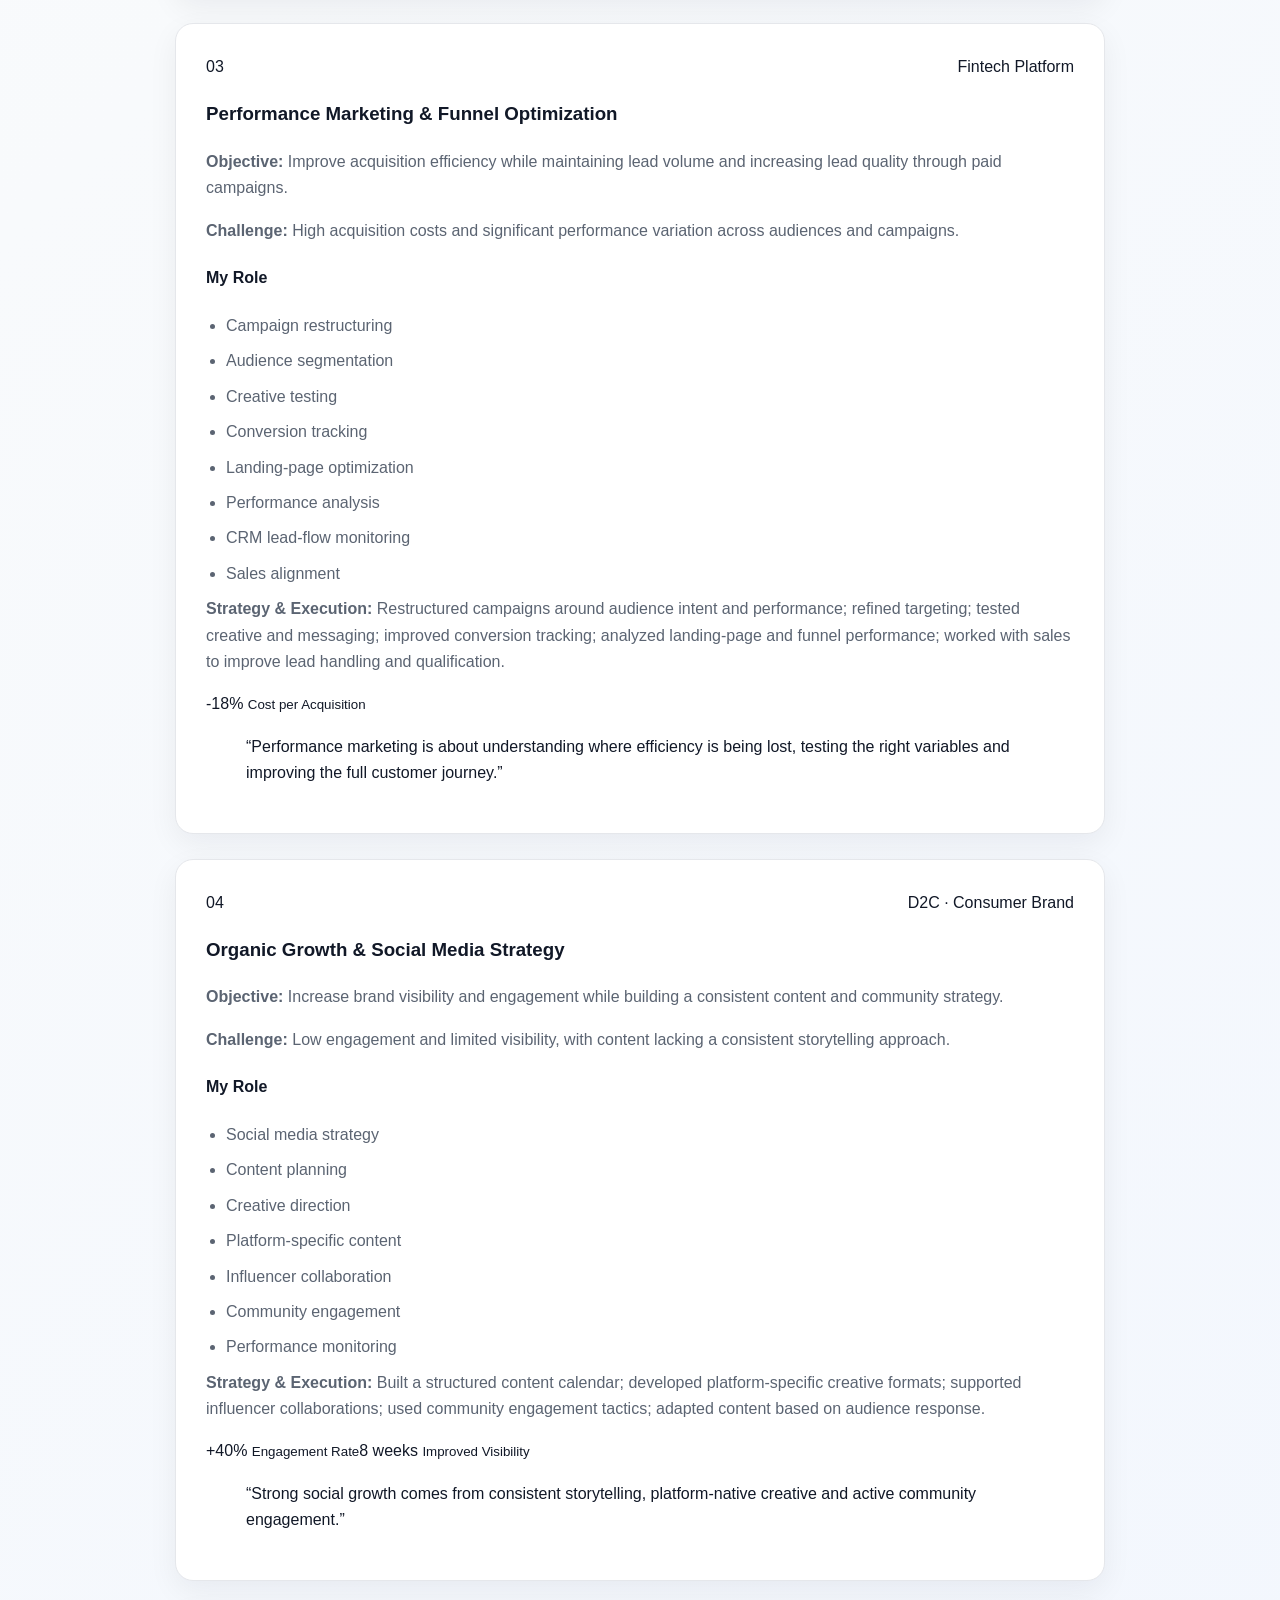
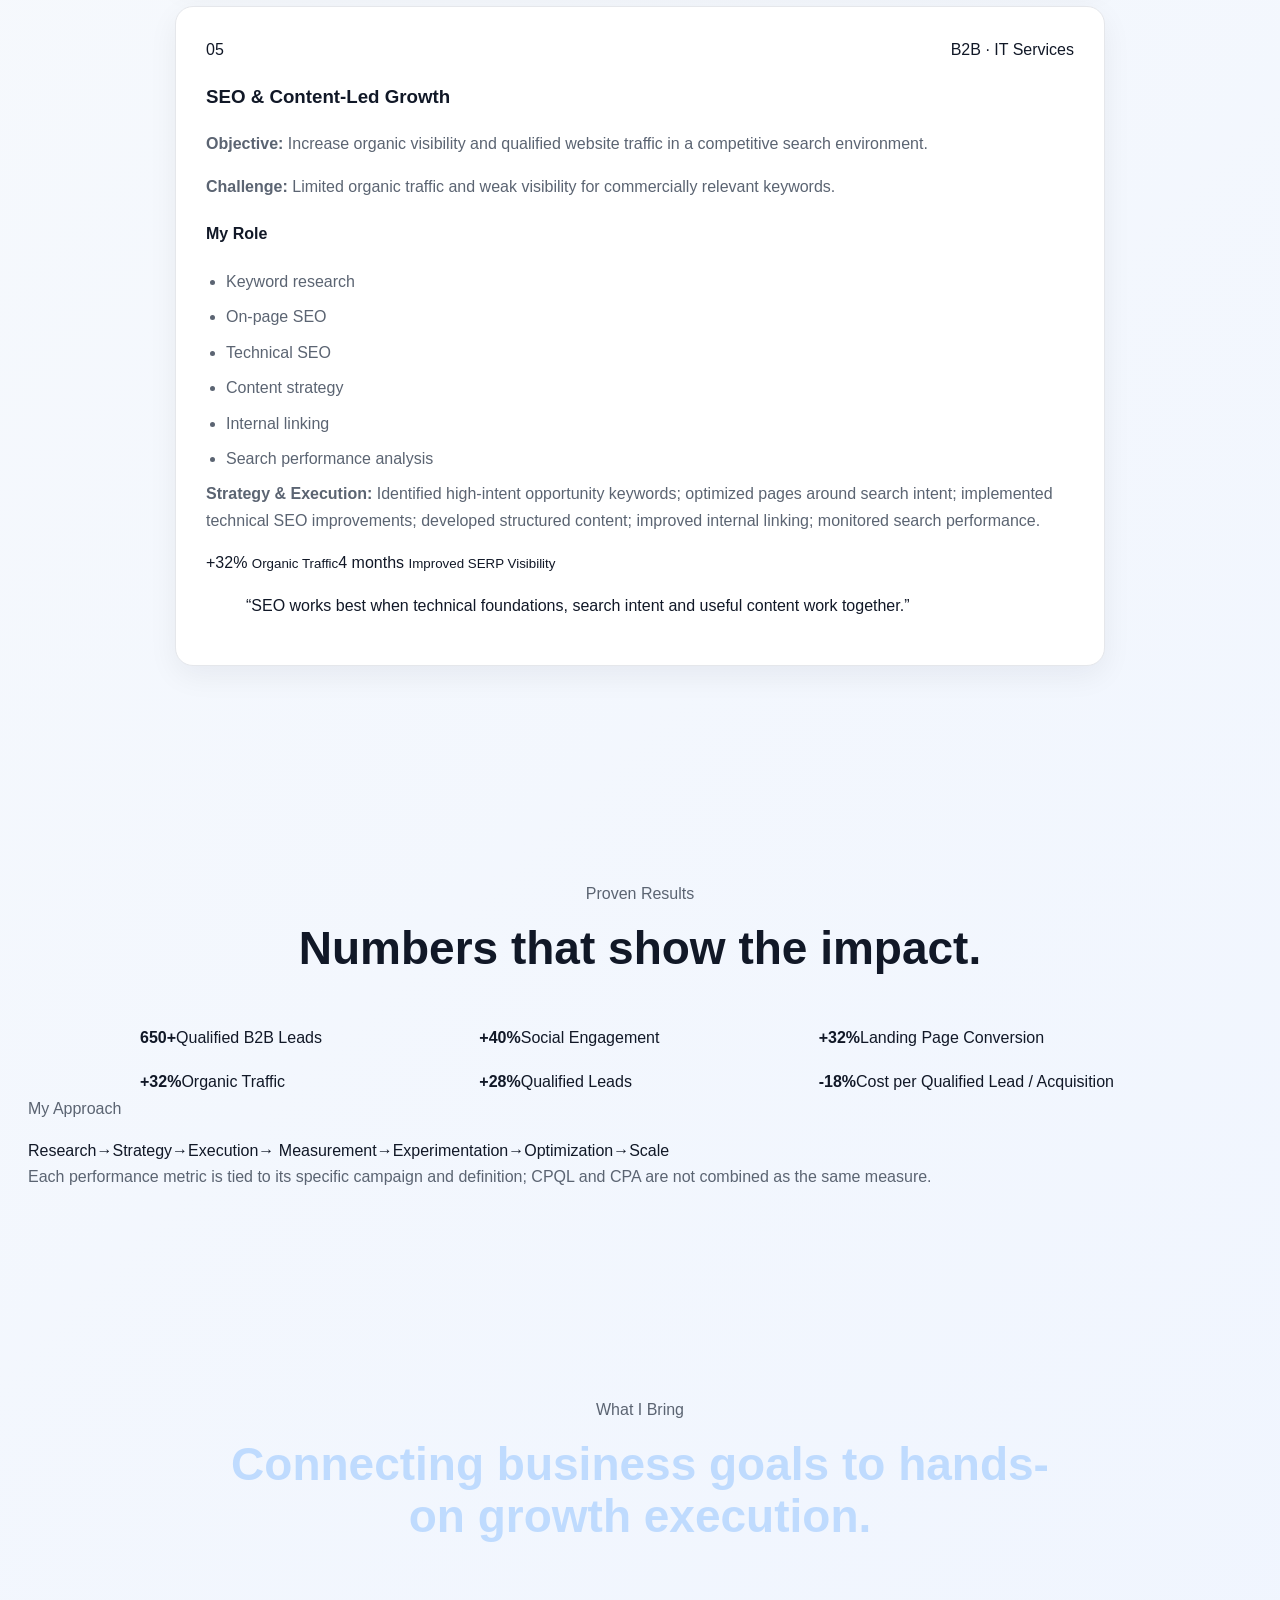
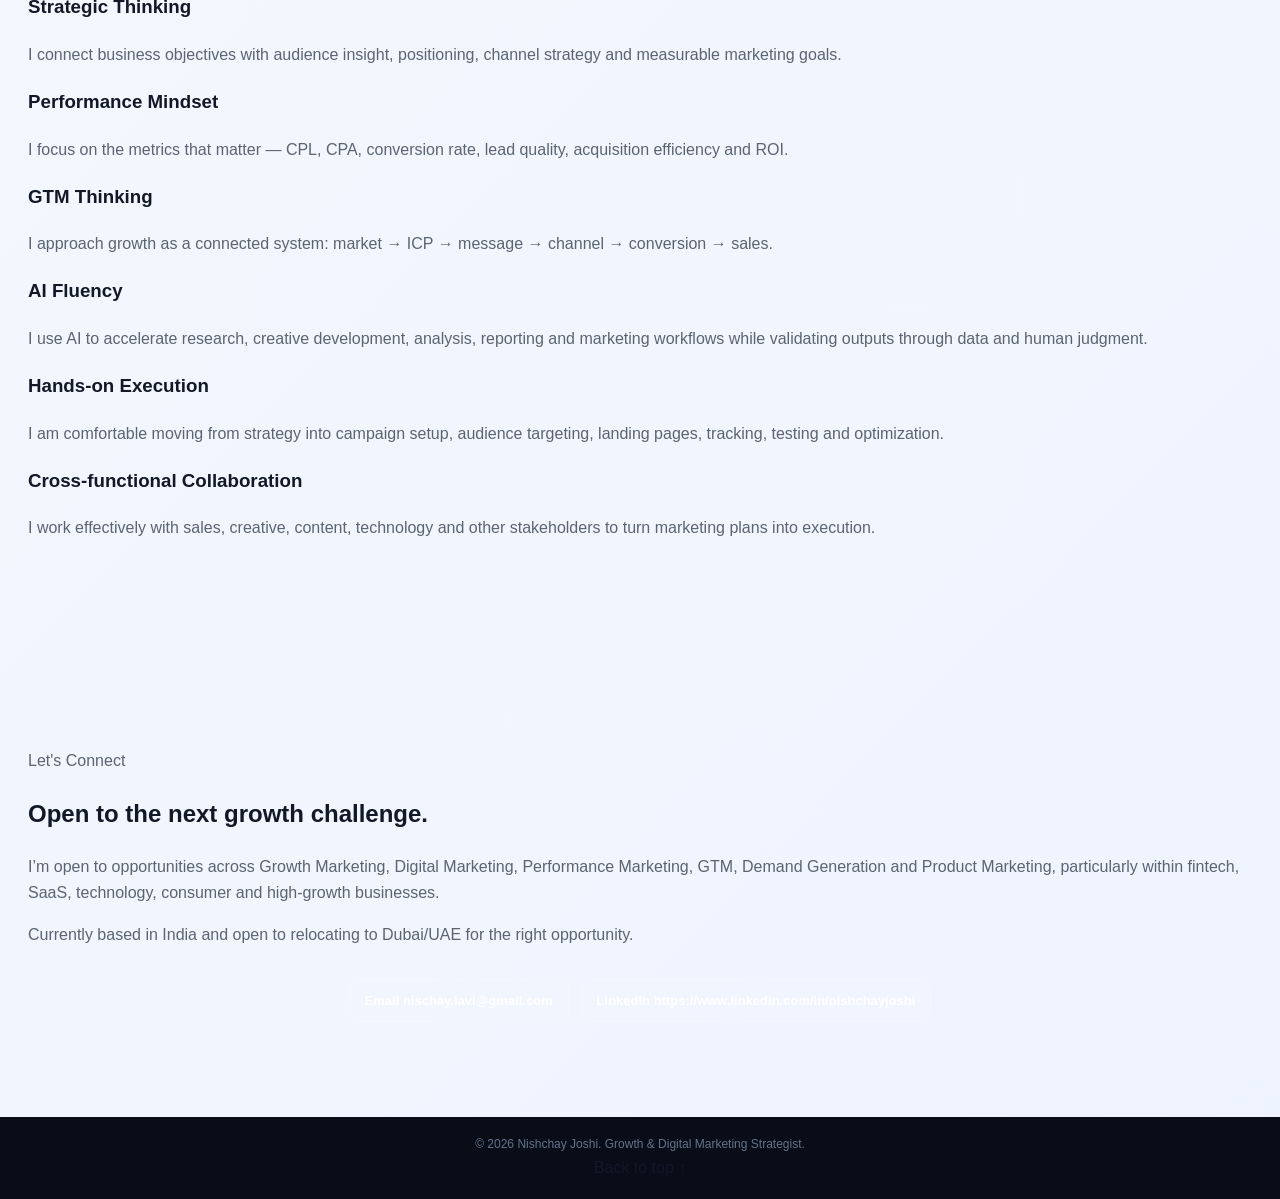
==== commit ecc61edd: "Update index(2).html" ====
--- a/index(2).html
+++ b/index(2).html
@@ -430,12 +430,9 @@
           </a>
           <a href="#" class="contact-link" aria-label="LinkedIn profile">
             <span>LinkedIn</span>
-            <strong>Add LinkedIn URL</strong>
+            <strong>https://www.linkedin.com/in/nishchayjoshi</strong>
           </a>
-          <a href="https://nj7coder.github.io/Nishchay-Joshi--Portfolio/" target="_blank" rel="noopener" class="contact-link">
-            <span>Portfolio</span>
-            <strong>Current Portfolio ↗</strong>
-          </a>
+         
         </div>
       </div>
     </section>
